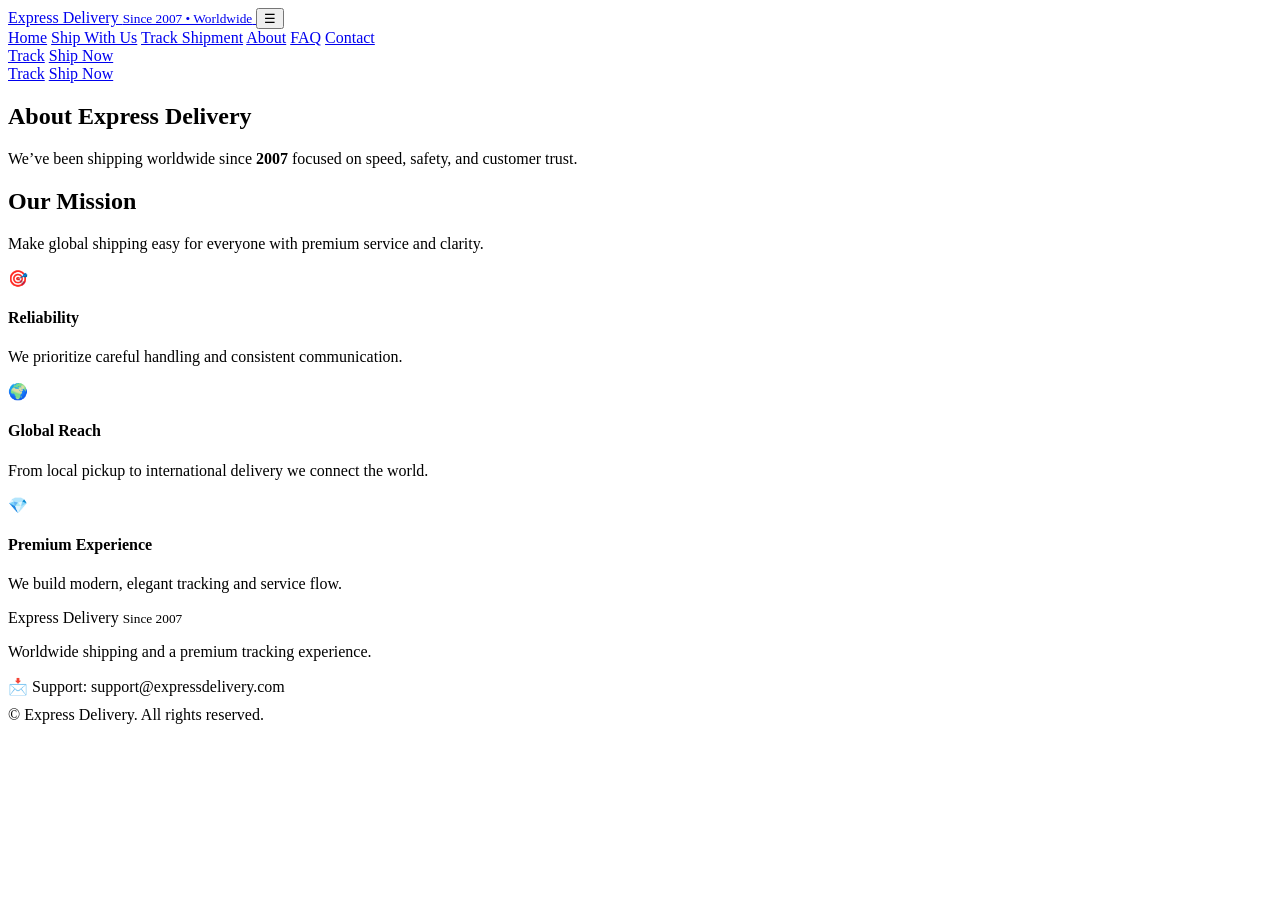
==== about.html @ 86e0e023 "Add files via upload" ====
<!doctype html>
<html lang="en">
<head>
  <meta charset="utf-8" />
  <meta name="viewport" content="width=device-width,initial-scale=1" />
  <title>About Us | Express Delivery</title>
  <link rel="stylesheet" href="assets/css/style.css" />
</head>
<body>

<header class="nav">
  <div class="container nav-inner">
    <a class="brand" href="index.html">
      <div class="logo"></div>
      <span>Express Delivery <small>Since 2007 • Worldwide</small></span>
    </a>

    <button class="menu-btn" type="button" aria-label="Open menu" data-menu-btn>
      ☰
    </button>

    <nav class="nav-links" data-nav>
      <a href="index.html">Home</a>
      <a href="ship.html">Ship With Us</a>
      <a href="track.html">Track Shipment</a>
      <a href="about.html" class="active">About</a>
      <a href="faq.html">FAQ</a>
      <a href="contact.html">Contact</a>

      <div class="nav-mobile-cta">
        <a class="btn ghost" href="track.html">Track</a>
        <a class="btn primary" href="ship.html">Ship Now</a>
      </div>
    </nav>

    <div class="nav-cta nav-cta-desktop">
      <a class="btn ghost" href="track.html">Track</a>
      <a class="btn primary" href="ship.html">Ship Now</a>
    </div>
  </div>
</header>

<main>
  <section class="pagehead">
    <div class="container">
      <h1>About Express Delivery</h1>
      <p>We’ve been shipping worldwide since <b>2007</b> focused on speed, safety, and customer trust.</p>
    </div>
  </section>

  <section class="section">
    <div class="container split">
      <div class="panel">
        <div class="panel-pad">
          <h2>Our Mission</h2>
          <p class="sub">Make global shipping easy for everyone with premium service and clarity.</p>

          <div class="cards" style="grid-template-columns:1fr;gap:12px;">
            <div class="card">
              <div class="icon">🎯</div>
              <h4>Reliability</h4>
              <p>We prioritize careful handling and consistent communication.</p>
            </div>
            <div class="card">
              <div class="icon">🌍</div>
              <h4>Global Reach</h4>
              <p>From local pickup to international delivery we connect the world.</p>
            </div>
            <div class="card">
              <div class="icon">💎</div>
              <h4>Premium Experience</h4>
              <p>We build modern, elegant tracking and service flow.</p>
            </div>
          </div>
        </div>
      </div>

      <div class="panel imgbox" style="background-image:url('assets/img/plane2.jpg')"></div>
    </div>
  </section>
</main>

<footer class="footer">
  <div class="container footer-grid">
    <div>
      <div class="brand"><div class="logo"></div><span>Express Delivery <small>Since 2007</small></span></div>
      <p>Worldwide shipping and a premium tracking experience.</p>
    </div>
    <div>
      <div class="badge">📩 Support: support@expressdelivery.com</div>
      <div class="kicker" style="margin-top:10px;">© <span id="year"></span> Express Delivery. All rights reserved.</div>
    </div>
  </div>
</footer>

<script src="assets/js/main.js"></script>
<script src="assets/js/nav.js"></script>
</body>
</html>
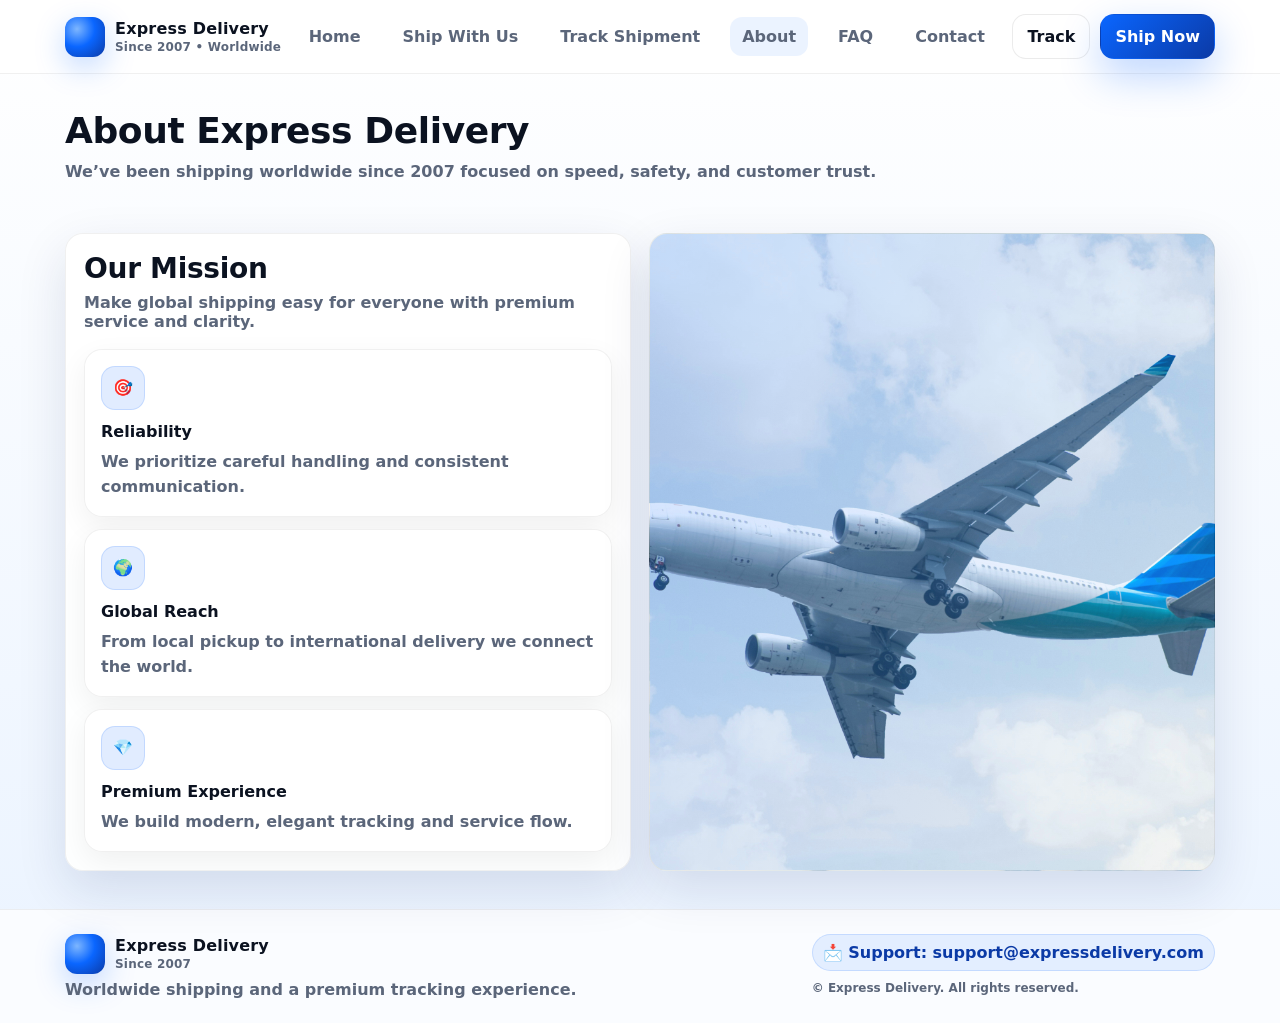
==== commit ac2a001a: "Add files via upload" ====
--- a/about.html
+++ b/about.html
@@ -4,7 +4,7 @@
   <meta charset="utf-8" />
   <meta name="viewport" content="width=device-width,initial-scale=1" />
   <title>About Us | Express Delivery</title>
-  <link rel="stylesheet" href="assets/css/style.css" />
+  <link rel="stylesheet" href="style.css" />
 </head>
 <body>
 
@@ -75,7 +75,7 @@
         </div>
       </div>
 
-      <div class="panel imgbox" style="background-image:url('assets/img/plane2.jpg')"></div>
+      <div class="panel imgbox" style="background-image:url('plane2.jpg')"></div>
     </div>
   </section>
 </main>
@@ -93,7 +93,7 @@
   </div>
 </footer>
 
-<script src="assets/js/main.js"></script>
-<script src="assets/js/nav.js"></script>
+<script src="main.js"></script>
+<script src="nav.js"></script>
 </body>
 </html>
--- a/style.css
+++ b/style.css
@@ -0,0 +1,341 @@
+:root{
+  --blue:#0a66ff;
+  --blue2:#0b3aa6;
+  --sky:#eaf3ff;
+  --ink:#0b1220;
+  --muted:#5b667a;
+  --card:#ffffff;
+  --border:rgba(10,102,255,.14);
+  --shadow: 0 18px 50px rgba(12, 36, 92, .12);
+  --radius:18px;
+}
+
+*{box-sizing:border-box}
+html,body{margin:0;padding:0;font-family:system-ui,-apple-system,Segoe UI,Roboto,Arial,sans-serif;color:var(--ink);background:linear-gradient(180deg,#ffffff 0%, var(--sky) 100%);}
+a{color:inherit;text-decoration:none}
+img{max-width:100%;display:block}
+button,input,textarea{font:inherit}
+.container{width:min(1150px,92vw);margin-inline:auto}
+
+.nav{
+  position:sticky;top:0;z-index:50;
+  backdrop-filter: blur(10px);
+  background:rgba(255,255,255,.8);
+  border-bottom:1px solid rgba(0,0,0,.06);
+}
+.nav-inner{display:flex;align-items:center;justify-content:space-between;padding:14px 0;gap:14px}
+.brand{display:flex;align-items:center;gap:10px;font-weight:800;letter-spacing:.2px}
+.logo{
+  width:40px;height:40px;border-radius:12px;
+  background: radial-gradient(circle at 30% 30%, #7db6ff 0%, var(--blue) 45%, var(--blue2) 100%);
+  box-shadow:0 10px 30px rgba(10,102,255,.25);
+}
+.active {background:rgba(10,102,255,.08); color:var(--blue2)}
+.brand span small{display:block;font-weight:600;color:var(--muted);font-size:12px;margin-top:2px}
+.nav-links{display:flex;gap:18px;align-items:center;flex-wrap:wrap}
+.nav-links a{padding:10px 12px;border-radius:12px;color:var(--muted);font-weight:700}
+.nav-links a:hover{background:rgba(10,102,255,.08);color:var(--blue2)}
+.nav-cta{display:flex;gap:10px;align-items:center}
+.btn{
+  padding:12px 14px;border-radius:14px;border:1px solid transparent;
+  display:inline-flex;align-items:center;gap:10px;
+  font-weight:800;cursor:pointer;transition:.2s;
+}
+.btn.primary{background:linear-gradient(135deg,var(--blue) 0%,var(--blue2) 100%);color:white;box-shadow:0 16px 40px rgba(10,102,255,.28);}
+.btn.primary:hover{transform:translateY(-1px)}
+.btn.ghost{background:white;border:1px solid rgba(0,0,0,.08);color:var(--ink)}
+.btn.ghost:hover{border-color:rgba(10,102,255,.25);transform:translateY(-1px)}
+
+.hero{
+  padding:56px 0 28px;
+}
+.hero-grid{
+  display:grid;grid-template-columns:1.2fr .8fr;gap:28px;align-items:center;
+}
+.pill{
+  display:inline-flex;align-items:center;gap:10px;
+  padding:10px 12px;border-radius:999px;
+  background:rgba(10,102,255,.09);
+  border:1px solid var(--border);
+  color:var(--blue2);font-weight:800;
+}
+.h1{font-size:clamp(32px,4vw,52px);line-height:1.05;margin:14px 0 12px;font-weight:900;letter-spacing:-.8px}
+.lead{color:var(--muted);font-size:clamp(14px,1.6vw,18px);line-height:1.6;margin:0 0 18px}
+.hero-actions{display:flex;gap:12px;flex-wrap:wrap;margin:18px 0 0}
+.metrics{display:flex;gap:14px;flex-wrap:wrap;margin-top:18px}
+.metric{
+  background:rgba(255,255,255,.82);
+  border:1px solid rgba(0,0,0,.06);
+  box-shadow:0 10px 30px rgba(0,0,0,.06);
+  padding:12px 14px;border-radius:16px;min-width:160px;
+}
+.metric b{display:block;font-size:18px}
+.metric span{color:var(--muted);font-weight:700;font-size:12px}
+
+.hero-card{
+  background:linear-gradient(180deg,#ffffff 0%, #f7fbff 100%);
+  border:1px solid rgba(0,0,0,.06);
+  border-radius:var(--radius);
+  box-shadow:var(--shadow);
+  overflow:hidden;
+}
+.hero-card-top{padding:18px 18px 0}
+.hero-card-top h3{margin:0 0 6px;font-size:18px}
+.hero-card-top p{margin:0;color:var(--muted);font-weight:600;font-size:13px;line-height:1.5}
+.slider{
+  position:relative;height:240px;margin-top:14px;background:#eef6ff;
+}
+.slide{
+  position:absolute;inset:0;opacity:0;transform:scale(1.03);
+  transition:.5s ease;
+  background-size:cover;background-position:center;
+}
+.slide.active{opacity:1;transform:scale(1)}
+.slider-controls{
+  display:flex;gap:8px;position:absolute;bottom:12px;left:12px;
+}
+.dot{
+  width:10px;height:10px;border-radius:50%;
+  background:rgba(255,255,255,.6);
+  border:1px solid rgba(255,255,255,.85);
+  cursor:pointer;
+}
+.dot.active{background:white}
+
+.section{padding:38px 0}
+.section h2{margin:0 0 8px;font-size:28px;letter-spacing:-.3px}
+.section p.sub{margin:0 0 18px;color:var(--muted);font-weight:650}
+
+.cards{
+  display:grid;grid-template-columns:repeat(3,1fr);gap:14px;
+}
+.card{
+  background:rgba(255,255,255,.92);
+  border:1px solid rgba(0,0,0,.06);
+  border-radius:var(--radius);
+  padding:16px;
+  box-shadow:0 10px 30px rgba(0,0,0,.06);
+}
+.card h4{margin:0 0 8px}
+.card p{margin:0;color:var(--muted);line-height:1.6;font-weight:600}
+.icon{
+  width:44px;height:44px;border-radius:14px;margin-bottom:12px;
+  background:rgba(10,102,255,.12);
+  border:1px solid var(--border);
+  display:grid;place-items:center;
+  font-weight:900;color:var(--blue2);
+}
+
+.split{
+  display:grid;grid-template-columns:1fr 1fr;gap:18px;align-items:stretch;
+}
+.panel{
+  background:rgba(255,255,255,.92);
+  border:1px solid rgba(0,0,0,.06);
+  border-radius:var(--radius);
+  box-shadow:var(--shadow);
+  overflow:hidden;
+}
+.panel-pad{padding:18px}
+.panel .imgbox{height:100%;min-height:320px;background:#e9f3ff}
+.imgbox{
+  background-size:cover;background-position:center;
+  position:relative;
+}
+.imgbox::after{
+  content:"";
+  position:absolute;inset:0;
+  background:linear-gradient(120deg, rgba(10,102,255,.20), rgba(255,255,255,.05));
+}
+.form{
+  display:grid;gap:12px;
+}
+.label{font-weight:850;font-size:13px}
+.field{
+  width:100%;
+  padding:12px 12px;border-radius:14px;
+  border:1px solid rgba(0,0,0,.10);
+  outline:none;background:white;
+}
+.field:focus{border-color:rgba(10,102,255,.45);box-shadow:0 0 0 4px rgba(10,102,255,.12)}
+.row2{display:grid;grid-template-columns:1fr 1fr;gap:10px}
+
+.notice{
+  padding:14px;border-radius:16px;
+  background:rgba(10,102,255,.08);
+  border:1px solid var(--border);
+  color:var(--blue2);
+  font-weight:750;
+}
+
+.footer{
+  padding:24px 0;
+  border-top:1px solid rgba(0,0,0,.06);
+  background:rgba(255,255,255,.75);
+}
+.footer-grid{display:flex;align-items:flex-start;justify-content:space-between;gap:14px;flex-wrap:wrap}
+.footer p{margin:6px 0 0;color:var(--muted);font-weight:650}
+.badge{display:inline-flex;gap:8px;align-items:center;padding:8px 10px;border-radius:999px;background:rgba(10,102,255,.09);border:1px solid var(--border);font-weight:850;color:var(--blue2)}
+.kicker{color:var(--muted);font-weight:700;font-size:12px}
+
+.pagehead{
+  padding:36px 0 10px;
+}
+.pagehead h1{margin:0 0 8px;font-size:36px;letter-spacing:-.4px}
+.pagehead p{margin:0;color:var(--muted);font-weight:650;line-height:1.6}
+
+.tracking-layout{
+  display:grid;grid-template-columns:1.3fr .7fr;gap:14px;align-items:stretch;
+}
+.mapWrap{
+  background:rgba(255,255,255,.92);
+  border:1px solid rgba(0,0,0,.06);
+  border-radius:var(--radius);
+  box-shadow:var(--shadow);
+  overflow:hidden;
+}
+#map{height:520px;width:100%}
+.side{
+  display:grid;gap:14px;
+}
+.infoCard{
+  background:rgba(255,255,255,.92);
+  border:1px solid rgba(0,0,0,.06);
+  border-radius:var(--radius);
+  padding:14px;
+  box-shadow:0 10px 30px rgba(0,0,0,.06);
+}
+.infoCard h3{margin:0 0 8px;font-size:16px}
+.kv{display:grid;gap:6px}
+.kv div{display:flex;justify-content:space-between;gap:8px;font-weight:700;color:var(--muted)}
+.kv b{color:var(--ink)}
+.timeline{
+  display:grid;gap:10px;margin-top:8px;
+}
+.step{
+  display:flex;gap:10px;align-items:flex-start;
+}
+.bullet{
+  width:12px;height:12px;border-radius:50%;
+  background:var(--blue);
+  box-shadow:0 0 0 6px rgba(10,102,255,.15);
+  margin-top:4px;
+}
+.step small{display:block;color:var(--muted);font-weight:700}
+
+.blinkDot{
+  width:14px;height:14px;border-radius:50%;
+  background:var(--blue);
+  box-shadow:0 0 0 0 rgba(10,102,255,.55);
+  animation:pulse 1.4s infinite;
+  border:2px solid white;
+}
+@keyframes pulse{
+  0%{box-shadow:0 0 0 0 rgba(10,102,255,.55)}
+  70%{box-shadow:0 0 0 14px rgba(10,102,255,0)}
+  100%{box-shadow:0 0 0 0 rgba(10,102,255,0)}
+}
+
+@media (max-width: 900px){
+  .hero-grid{grid-template-columns:1fr}
+  .cards{grid-template-columns:1fr}
+  .split{grid-template-columns:1fr}
+  .tracking-layout{grid-template-columns:1fr}
+  #map{height:420px}
+}
+
+
+/* ===== Mobile Nav Fix ===== */
+.menu-btn{
+  display:none;
+  border:1px solid rgba(0,0,0,.10);
+  background:white;
+  padding:10px 12px;
+  border-radius:12px;
+  font-weight:900;
+  cursor:pointer;
+}
+
+.nav-mobile-cta{display:none; gap:10px; margin-top:10px;}
+
+/* Better small screens */
+@media (max-width: 900px){
+  .nav-inner{gap:10px}
+  .nav-cta-desktop{display:none;}
+  .menu-btn{display:inline-flex; align-items:center; justify-content:center;}
+
+  /* Turn nav into a dropdown panel */
+  .nav-links{
+    position:absolute;
+    left:4vw; right:4vw;
+    top:72px;
+    display:none;
+    flex-direction:column;
+    gap:8px;
+    padding:12px;
+    background:rgba(255,255,255,.96);
+    border:1px solid rgba(0,0,0,.08);
+    border-radius:16px;
+    box-shadow:0 18px 50px rgba(0,0,0,.12);
+  }
+  .nav-links.open{display:flex;}
+
+  .nav-links a{width:100%}
+  .nav-mobile-cta{display:flex; flex-wrap:wrap;}
+}
+
+/* Extra small phones */
+@media (max-width: 480px){
+  .metric{min-width:unset; width:100%}
+  .hero-actions .btn{width:100%; justify-content:center}
+}
+
+.step {
+  display: flex;
+  gap: 12px;
+  margin-bottom: 16px;
+  align-items: flex-start;
+}
+
+.step .bullet {
+  width: 14px;
+  height: 14px;
+  min-width: 14px;
+  border-radius: 50%;
+  margin-top: 4px;
+  background: gray;
+}
+
+.step.passed .bullet {
+  background: green;
+}
+
+.step.current .bullet {
+  background: blue;
+  box-shadow: 0 0 0 6px rgba(0, 102, 255, 0.15);
+}
+
+.step.upcoming .bullet {
+  background: gray;
+}
+
+.step.passed b,
+.step.passed small {
+  color: green;
+}
+
+.step.current b,
+.step.current small {
+  color: blue;
+}
+
+.step.warning b,
+.step.warning small {
+  color: red;
+}
+
+
+.step.upcoming b,
+.step.upcoming small {
+  color: #666;
+}
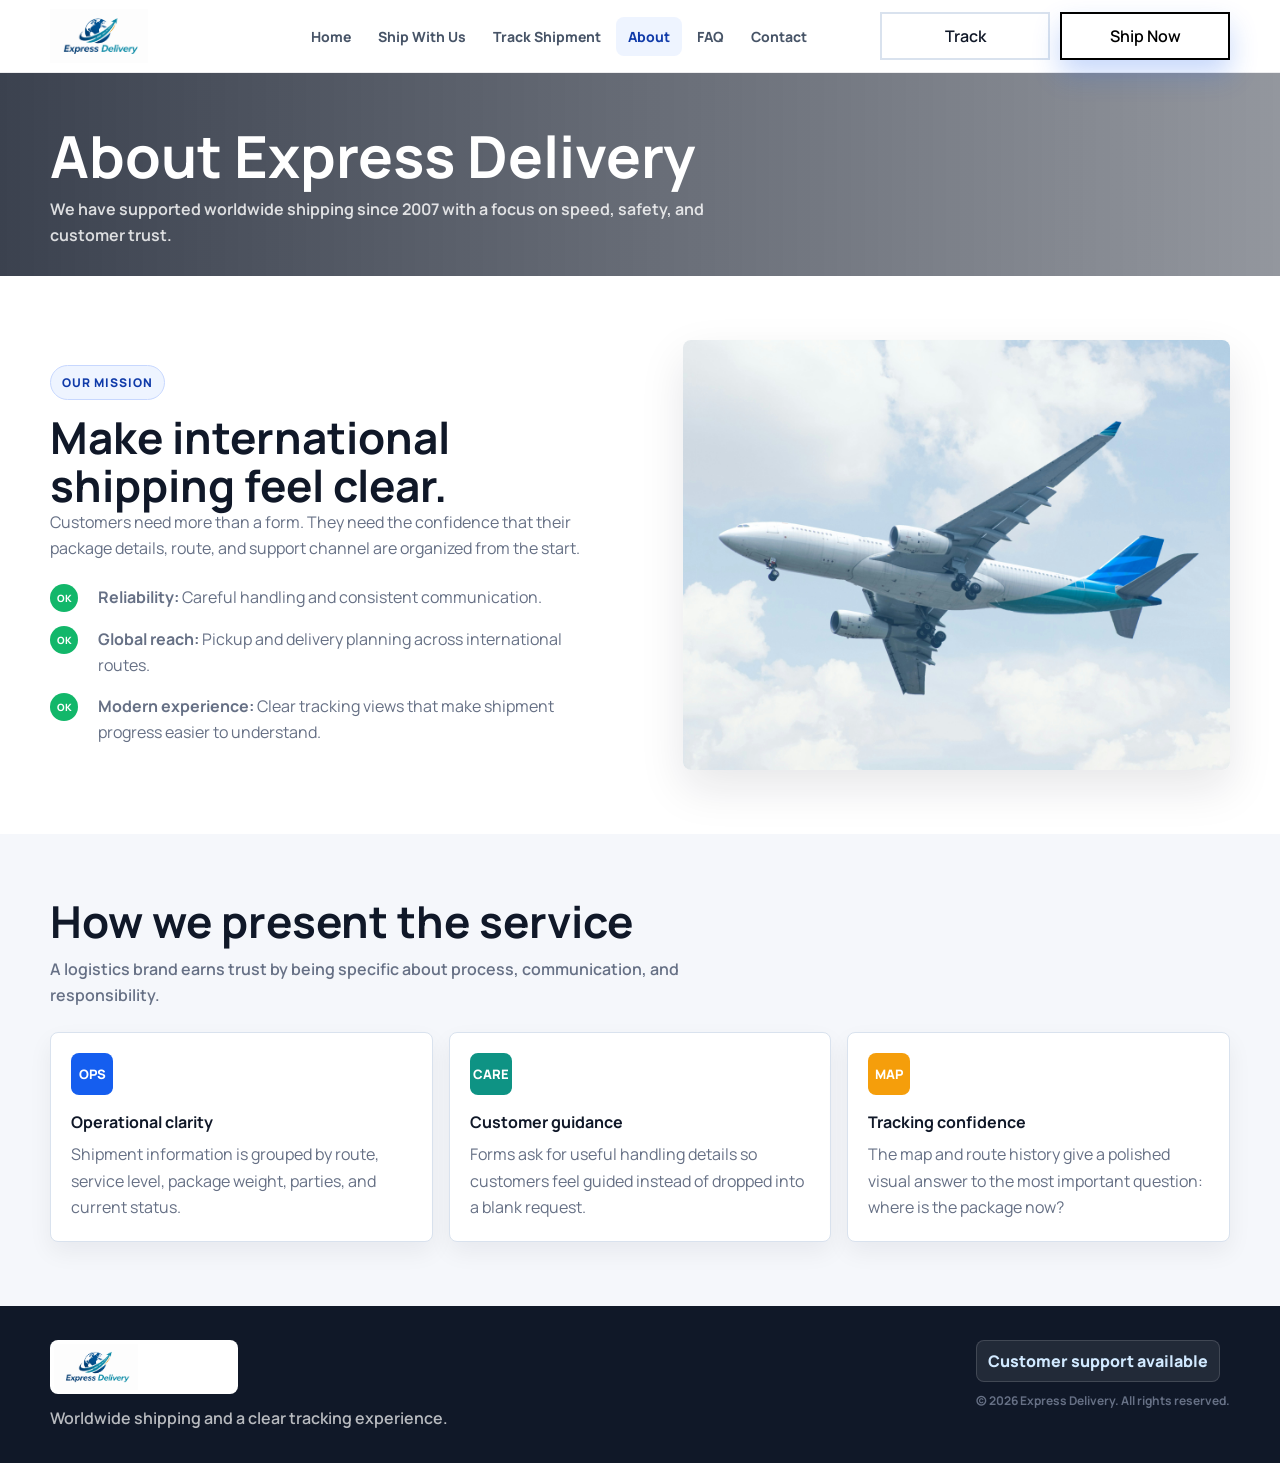
==== commit 9f3ed596: "Add files via upload" ====
--- a/about.html
+++ b/about.html
@@ -4,96 +4,76 @@
   <meta charset="utf-8" />
   <meta name="viewport" content="width=device-width,initial-scale=1" />
   <title>About Us | Express Delivery</title>
+  <link rel="icon" type="image/svg+xml" href="assets/favicon.svg" />
   <link rel="stylesheet" href="style.css" />
 </head>
 <body>
+  <header class="nav">
+    <div class="container nav-inner">
+      <a class="brand" href="index.html"><img class="brand-logo" src="assets/express-delivery-logo.png" alt="Express Delivery logo" /></a>
+      <button class="menu-btn" type="button" aria-label="Open menu" data-menu-btn>&#9776;</button>
+      <nav class="nav-links" data-nav>
+        <a href="index.html">Home</a>
+        <a href="ship.html">Ship With Us</a>
+        <a href="track.html">Track Shipment</a>
+        <a href="about.html" class="active">About</a>
+        <a href="faq.html">FAQ</a>
+        <a href="contact.html">Contact</a>
+        <div class="nav-mobile-cta"><a class="btn ghost" href="track.html">Track</a><a class="btn primary" href="ship.html">Ship Now</a></div>
+      </nav>
+      <div class="nav-cta nav-cta-desktop"><a class="btn ghost" href="track.html">Track</a><a class="btn primary" href="ship.html">Ship Now</a></div>
+    </div>
+  </header>
 
-<header class="nav">
-  <div class="container nav-inner">
-    <a class="brand" href="index.html">
-      <div class="logo"></div>
-      <span>Express Delivery <small>Since 2007 • Worldwide</small></span>
-    </a>
+  <main>
+    <section class="pagehead">
+      <div class="container">
+        <h1>About Express Delivery</h1>
+        <p>We have supported worldwide shipping since 2007 with a focus on speed, safety, and customer trust.</p>
+      </div>
+    </section>
 
-    <button class="menu-btn" type="button" aria-label="Open menu" data-menu-btn>
-      ☰
-    </button>
-
-    <nav class="nav-links" data-nav>
-      <a href="index.html">Home</a>
-      <a href="ship.html">Ship With Us</a>
-      <a href="track.html">Track Shipment</a>
-      <a href="about.html" class="active">About</a>
-      <a href="faq.html">FAQ</a>
-      <a href="contact.html">Contact</a>
-
-      <div class="nav-mobile-cta">
-        <a class="btn ghost" href="track.html">Track</a>
-        <a class="btn primary" href="ship.html">Ship Now</a>
-      </div>
-    </nav>
-
-    <div class="nav-cta nav-cta-desktop">
-      <a class="btn ghost" href="track.html">Track</a>
-      <a class="btn primary" href="ship.html">Ship Now</a>
-    </div>
-  </div>
-</header>
-
-<main>
-  <section class="pagehead">
-    <div class="container">
-      <h1>About Express Delivery</h1>
-      <p>We’ve been shipping worldwide since <b>2007</b> focused on speed, safety, and customer trust.</p>
-    </div>
-  </section>
-
-  <section class="section">
-    <div class="container split">
-      <div class="panel">
-        <div class="panel-pad">
-          <h2>Our Mission</h2>
-          <p class="sub">Make global shipping easy for everyone with premium service and clarity.</p>
-
-          <div class="cards" style="grid-template-columns:1fr;gap:12px;">
-            <div class="card">
-              <div class="icon">🎯</div>
-              <h4>Reliability</h4>
-              <p>We prioritize careful handling and consistent communication.</p>
-            </div>
-            <div class="card">
-              <div class="icon">🌍</div>
-              <h4>Global Reach</h4>
-              <p>From local pickup to international delivery we connect the world.</p>
-            </div>
-            <div class="card">
-              <div class="icon">💎</div>
-              <h4>Premium Experience</h4>
-              <p>We build modern, elegant tracking and service flow.</p>
-            </div>
+    <section class="section">
+      <div class="container feature">
+        <div class="feature-copy">
+          <div class="eyebrow" style="color:var(--blue-dark);background:#eef4ff;border-color:#c7d7fe">Our mission</div>
+          <h2 style="margin-top:14px">Make international shipping feel clear.</h2>
+          <p>Customers need more than a form. They need the confidence that their package details, route, and support channel are organized from the start.</p>
+          <div class="feature-list">
+            <div class="feature-row"><span class="check">OK</span><p><b>Reliability:</b> Careful handling and consistent communication.</p></div>
+            <div class="feature-row"><span class="check">OK</span><p><b>Global reach:</b> Pickup and delivery planning across international routes.</p></div>
+            <div class="feature-row"><span class="check">OK</span><p><b>Modern experience:</b> Clear tracking views that make shipment progress easier to understand.</p></div>
           </div>
         </div>
+        <div class="feature-media" style="background-image:url('plane2.jpg')"></div>
       </div>
+    </section>
 
-      <div class="panel imgbox" style="background-image:url('plane2.jpg')"></div>
+    <section class="section alt">
+      <div class="container">
+        <div class="section-head">
+          <div>
+            <h2>How we present the service</h2>
+            <p class="sub">A logistics brand earns trust by being specific about process, communication, and responsibility.</p>
+          </div>
+        </div>
+        <div class="cards">
+          <article class="card"><div class="icon">OPS</div><h4>Operational clarity</h4><p>Shipment information is grouped by route, service level, package weight, parties, and current status.</p></article>
+          <article class="card"><div class="icon" style="background:var(--teal)">CARE</div><h4>Customer guidance</h4><p>Forms ask for useful handling details so customers feel guided instead of dropped into a blank request.</p></article>
+          <article class="card"><div class="icon" style="background:var(--gold)">MAP</div><h4>Tracking confidence</h4><p>The map and route history give a polished visual answer to the most important question: where is the package now?</p></article>
+        </div>
+      </div>
+    </section>
+  </main>
+
+  <footer class="footer">
+    <div class="container footer-grid">
+      <div><div class="brand"><img class="brand-logo" src="assets/express-delivery-logo.png" alt="Express Delivery logo" /></div><p>Worldwide shipping and a clear tracking experience.</p></div>
+      <div><div class="badge">Customer support available</div><div class="kicker" style="margin-top:10px;">&copy; <span id="year"></span> Express Delivery. All rights reserved.</div></div>
     </div>
-  </section>
-</main>
+  </footer>
 
-<footer class="footer">
-  <div class="container footer-grid">
-    <div>
-      <div class="brand"><div class="logo"></div><span>Express Delivery <small>Since 2007</small></span></div>
-      <p>Worldwide shipping and a premium tracking experience.</p>
-    </div>
-    <div>
-      <div class="badge">📩 Support: support@expressdelivery.com</div>
-      <div class="kicker" style="margin-top:10px;">© <span id="year"></span> Express Delivery. All rights reserved.</div>
-    </div>
-  </div>
-</footer>
-
-<script src="main.js"></script>
-<script src="nav.js"></script>
+  <script src="main.js"></script>
+  <script src="nav.js"></script>
 </body>
 </html>
--- a/style.css
+++ b/style.css
@@ -1,341 +1,1473 @@
-:root{
-  --blue:#0a66ff;
-  --blue2:#0b3aa6;
-  --sky:#eaf3ff;
-  --ink:#0b1220;
-  --muted:#5b667a;
-  --card:#ffffff;
-  --border:rgba(10,102,255,.14);
-  --shadow: 0 18px 50px rgba(12, 36, 92, .12);
-  --radius:18px;
-}
-
-*{box-sizing:border-box}
-html,body{margin:0;padding:0;font-family:system-ui,-apple-system,Segoe UI,Roboto,Arial,sans-serif;color:var(--ink);background:linear-gradient(180deg,#ffffff 0%, var(--sky) 100%);}
-a{color:inherit;text-decoration:none}
-img{max-width:100%;display:block}
-button,input,textarea{font:inherit}
-.container{width:min(1150px,92vw);margin-inline:auto}
-
-.nav{
-  position:sticky;top:0;z-index:50;
+@import url("https://fonts.googleapis.com/css2?family=Manrope:wght@400;500;600;700;800;900&display=swap");
+
+:root {
+  --ink: #101828;
+  --muted: #667085;
+  --soft: #f5f7fb;
+  --surface: #ffffff;
+  --line: #d9e2ee;
+  --blue: #155eef;
+  --blue-dark: #0f3aa9;
+  --teal: #0e9384;
+  --gold: #f59e0b;
+  --green: #12b76a;
+  --red: #d92d20;
+  --shadow: 0 18px 45px rgba(16, 24, 40, 0.1);
+  --radius: 8px;
+}
+
+*,
+*::before,
+*::after {
+  box-sizing: border-box;
+}
+
+html {
+  scroll-behavior: smooth;
+}
+
+body {
+  margin: 0;
+  font-family: "Manrope", ui-sans-serif, system-ui, -apple-system, BlinkMacSystemFont, "Segoe UI", Arial, sans-serif;
+  color: var(--ink);
+  background: #fff;
+  animation: fadeIn .45s ease both;
+  overflow-x: hidden;
+}
+
+a {
+  color: inherit;
+  text-decoration: none;
+}
+
+img {
+  display: block;
+  max-width: 100%;
+}
+
+button,
+input,
+textarea,
+select {
+  font: inherit;
+}
+
+.container {
+  width: min(1180px, calc(100% - 32px));
+  margin-inline: auto;
+}
+
+.nav {
+  position: sticky;
+  top: 0;
+  z-index: 50;
+  background: rgba(255, 255, 255, 0.94);
+  border-bottom: 1px solid rgba(16, 24, 40, 0.08);
+  backdrop-filter: blur(14px);
+  overflow: visible;
+}
+
+.nav-inner {
+  min-height: 72px;
+  display: flex;
+  align-items: center;
+  justify-content: space-between;
+  gap: 18px;
+  position: relative;
+}
+
+.brand {
+  display: inline-flex;
+  align-items: center;
+  gap: 11px;
+  font-weight: 850;
+  min-width: 0;
+  flex: 0 1 auto;
+}
+
+.brand-logo {
+  width: clamp(142px, 18vw, 188px);
+  height: 54px;
+  object-fit: contain;
+  object-position: left center;
+}
+
+.footer .brand-logo {
+  padding: 4px;
+  border-radius: var(--radius);
+  background: #fff;
+}
+
+.logo {
+  width: 42px;
+  height: 42px;
+  border-radius: var(--radius);
+  background:
+    linear-gradient(135deg, rgba(255,255,255,.85) 0 18%, transparent 18% 100%),
+    linear-gradient(135deg, var(--blue) 0%, var(--teal) 100%);
+  box-shadow: 0 12px 26px rgba(21, 94, 239, 0.23);
+}
+
+.brand small {
+  display: block;
+  margin-top: 2px;
+  color: var(--muted);
+  font-size: 12px;
+  font-weight: 700;
+}
+
+.nav-links {
+  display: flex;
+  align-items: center;
+  gap: 3px;
+}
+
+.nav-links a {
+  padding: 10px 12px;
+  border-radius: var(--radius);
+  color: #475467;
+  font-size: 14px;
+  font-weight: 750;
+}
+
+.nav-links a:hover,
+.nav-links a.active {
+  color: var(--blue-dark);
+  background: #eef4ff;
+}
+
+.nav-cta,
+.nav-mobile-cta {
+  display: flex;
+  align-items: center;
+  gap: 10px;
+}
+
+.nav-mobile-cta,
+.menu-btn {
+  display: none;
+}
+
+.btn {
+  align-items: center;
+  background-color: #fff;
+  border: 2px solid #000;
+  box-sizing: border-box;
+  color: #000;
+  cursor: pointer;
+  display: inline-flex;
+  fill: #000;
+  font-family: "Manrope", Inter, sans-serif;
+  font-size: 16px;
+  font-weight: 600;
+  height: 48px;
+  align-items: center;
+  justify-content: center;
+  letter-spacing: 0;
+  line-height: 24px;
+  min-width: 140px;
+  outline: 0;
+  padding: 0 17px;
+  text-align: center;
+  text-decoration: none;
+  transition: all .3s;
+  user-select: none;
+  -webkit-user-select: none;
+  touch-action: manipulation;
+}
+
+.btn:focus {
+  color: #171e29;
+}
+
+.btn:hover,
+.btn:active {
+  border-color: #06f;
+  color: #06f;
+  fill: #06f;
+  transform: translateY(-1px);
+}
+
+.btn:disabled {
+  cursor: wait;
+  opacity: .72;
+}
+
+.btn.primary {
+  color: #000;
+  background: #fff;
+  box-shadow: 0 14px 28px rgba(21, 94, 239, .24);
+}
+
+.btn.ghost {
+  color: var(--ink);
+  background: #fff;
+  border-color: var(--line);
+}
+
+.btn.block {
+  width: 100%;
+}
+
+.hero {
+  min-height: calc(100vh - 72px);
+  display: flex;
+  align-items: center;
+  padding: 44px 0;
+  color: #fff;
+  background:
+    linear-gradient(90deg, rgba(5, 13, 31, .86) 0%, rgba(8, 28, 60, .68) 45%, rgba(8, 28, 60, .24) 100%),
+    url("plane1.jpg") center / cover;
+}
+
+.hero .eyebrow,
+.hero .h1,
+.hero .lead,
+.hero .hero-actions,
+.hero-panel {
+  animation: riseIn .7s ease both;
+}
+
+.hero .h1 { animation-delay: .08s; }
+.hero .lead { animation-delay: .16s; }
+.hero .hero-actions { animation-delay: .24s; }
+.hero-panel { animation-delay: .18s; }
+
+.hero-grid {
+  display: grid;
+  grid-template-columns: minmax(0, 1fr) 390px;
+  gap: 36px;
+  align-items: end;
+}
+
+.eyebrow,
+.pill {
+  display: inline-flex;
+  align-items: center;
+  gap: 8px;
+  width: fit-content;
+  padding: 8px 11px;
+  border: 1px solid rgba(255, 255, 255, .24);
+  border-radius: 999px;
+  color: #eaf2ff;
+  background: rgba(255, 255, 255, .12);
+  font-size: 12px;
+  font-weight: 850;
+  text-transform: uppercase;
+  letter-spacing: .08em;
+}
+
+.h1 {
+  max-width: 780px;
+  margin: 16px 0 14px;
+  font-size: clamp(42px, 7vw, 82px);
+  line-height: .96;
+  font-weight: 900;
+}
+
+.lead {
+  max-width: 670px;
+  margin: 0;
+  color: rgba(255, 255, 255, .84);
+  font-size: clamp(16px, 2vw, 20px);
+  line-height: 1.65;
+}
+
+.hero-actions,
+.actions {
+  display: flex;
+  flex-wrap: wrap;
+  gap: 12px;
+  margin-top: 24px;
+}
+
+.hero .btn.ghost {
+  color: #fff;
+  background: rgba(255, 255, 255, .12);
+  border-color: rgba(255, 255, 255, .38);
+}
+
+.hero .btn.ghost:hover,
+.hero .btn.ghost:active {
+  color: #fff;
+  border-color: #fff;
+  fill: #fff;
+}
+
+.hero-panel {
+  color: var(--ink);
+  background: rgba(255, 255, 255, .96);
+  border: 1px solid rgba(255,255,255,.35);
+  border-radius: var(--radius);
+  overflow: hidden;
+  box-shadow: var(--shadow);
+}
+
+.hero-panel-header {
+  padding: 18px;
+  border-bottom: 1px solid var(--line);
+}
+
+.hero-panel-header h3,
+.section h2,
+.pagehead h1 {
+  margin: 0;
+}
+
+.hero-panel-header p {
+  margin: 6px 0 0;
+  color: var(--muted);
+  line-height: 1.5;
+}
+
+.slider {
+  position: relative;
+  height: 250px;
+  background: #eaf0f7;
+}
+
+.slide {
+  position: absolute;
+  inset: 0;
+  opacity: 0;
+  transform: scale(1.03);
+  transition: opacity .55s ease, transform .55s ease;
+  background-position: center;
+  background-size: cover;
+}
+
+.slide.active {
+  opacity: 1;
+  transform: scale(1);
+}
+
+.slider-controls {
+  position: absolute;
+  left: 14px;
+  bottom: 14px;
+  display: flex;
+  gap: 8px;
+}
+
+.dot {
+  width: 30px;
+  height: 4px;
+  padding: 0;
+  border: 0;
+  border-radius: 999px;
+  background: rgba(255,255,255,.55);
+  cursor: pointer;
+}
+
+.dot.active {
+  background: #fff;
+}
+
+.metrics {
+  display: grid;
+  grid-template-columns: repeat(3, minmax(0, 1fr));
+  gap: 1px;
+  background: var(--line);
+}
+
+.metric {
+  padding: 16px;
+  background: #fff;
+}
+
+.metric b {
+  display: block;
+  font-size: 20px;
+}
+
+.metric span,
+.sub,
+.card p,
+.feature-copy p,
+.pagehead p,
+.footer p,
+.kicker {
+  color: var(--muted);
+}
+
+.metric span {
+  display: block;
+  margin-top: 3px;
+  font-size: 12px;
+  font-weight: 750;
+}
+
+.section {
+  padding: 64px 0;
+}
+
+.reveal {
+  opacity: 0;
+  transform: translateY(22px);
+  transition: opacity .7s ease, transform .7s ease;
+}
+
+.reveal.is-visible {
+  opacity: 1;
+  transform: translateY(0);
+}
+
+.section.alt {
+  background: var(--soft);
+}
+
+.section-head {
+  display: flex;
+  align-items: end;
+  justify-content: space-between;
+  gap: 24px;
+  margin-bottom: 24px;
+}
+
+.section h2 {
+  font-size: clamp(28px, 3.5vw, 44px);
+  line-height: 1.08;
+}
+
+.sub {
+  margin: 10px 0 0;
+  max-width: 650px;
+  line-height: 1.65;
+  font-weight: 600;
+}
+
+.cards {
+  display: grid;
+  grid-template-columns: repeat(3, minmax(0, 1fr));
+  gap: 16px;
+}
+
+.service-band {
+  display: grid;
+  grid-template-columns: repeat(4, minmax(0, 1fr));
+  gap: 1px;
+  overflow: hidden;
+  border: 1px solid var(--line);
+  border-radius: var(--radius);
+  background: var(--line);
+}
+
+.service-cell {
+  padding: 22px;
+  background: #fff;
+}
+
+.service-cell strong {
+  display: block;
+  margin-bottom: 6px;
+  font-size: 15px;
+}
+
+.service-cell span {
+  color: var(--muted);
+  line-height: 1.55;
+  font-weight: 600;
+}
+
+.trust-grid {
+  display: grid;
+  grid-template-columns: repeat(4, minmax(0, 1fr));
+  gap: 16px;
+}
+
+.trust-item {
+  padding: 18px;
+  border-left: 3px solid var(--blue);
+  background: #fff;
+}
+
+.trust-item b {
+  display: block;
+  margin-bottom: 5px;
+}
+
+.card,
+.panel,
+.infoCard,
+.faq-item {
+  background: var(--surface);
+  border: 1px solid var(--line);
+  border-radius: var(--radius);
+  box-shadow: 0 10px 24px rgba(16, 24, 40, .06);
+}
+
+.card {
+  padding: 20px;
+  transition: transform .22s ease, box-shadow .22s ease, border-color .22s ease;
+}
+
+.card:hover,
+.faq-item:hover,
+.infoCard:hover {
+  transform: translateY(-3px);
+  border-color: rgba(21, 94, 239, .28);
+  box-shadow: 0 18px 36px rgba(16, 24, 40, .1);
+}
+
+.card h4,
+.feature-copy h3,
+.infoCard h3,
+.faq-item h3 {
+  margin: 0 0 8px;
+}
+
+.card p,
+.feature-copy p,
+.faq-item p {
+  margin: 0;
+  line-height: 1.65;
+}
+
+.icon {
+  width: 42px;
+  height: 42px;
+  display: grid;
+  place-items: center;
+  margin-bottom: 16px;
+  border-radius: var(--radius);
+  color: #fff;
+  background: var(--blue);
+  font-size: 13px;
+  font-weight: 900;
+}
+
+.feature {
+  display: grid;
+  grid-template-columns: 1.05fr .95fr;
+  gap: 28px;
+  align-items: center;
+}
+
+.feature-media,
+.imgbox {
+  min-height: 430px;
+  border-radius: var(--radius);
+  background-position: center;
+  background-size: cover;
+  box-shadow: var(--shadow);
+}
+
+.feature-copy {
+  max-width: 560px;
+}
+
+.feature-list {
+  display: grid;
+  gap: 14px;
+  margin-top: 22px;
+}
+
+.feature-row {
+  display: grid;
+  grid-template-columns: 36px 1fr;
+  gap: 12px;
+  align-items: start;
+}
+
+.check {
+  width: 28px;
+  height: 28px;
+  display: grid;
+  place-items: center;
+  border-radius: 50%;
+  color: #fff;
+  background: var(--green);
+  font-size: 10px;
+  font-weight: 900;
+}
+
+.split {
+  display: grid;
+  grid-template-columns: .95fr 1.05fr;
+  gap: 24px;
+  align-items: stretch;
+}
+
+.mini-list {
+  display: grid;
+  gap: 10px;
+  margin: 18px 0 0;
+  padding: 0;
+  list-style: none;
+}
+
+.mini-list li {
+  display: flex;
+  gap: 10px;
+  align-items: start;
+  color: var(--muted);
+  font-weight: 650;
+  line-height: 1.5;
+}
+
+.mini-list li::before {
+  content: "";
+  width: 8px;
+  height: 8px;
+  margin-top: 8px;
+  border-radius: 50%;
+  background: var(--teal);
+  flex: 0 0 auto;
+}
+
+.panel {
+  overflow: hidden;
+}
+
+.panel-pad {
+  padding: clamp(20px, 4vw, 34px);
+}
+
+.form {
+  display: grid;
+  gap: 16px;
+}
+
+.row2 {
+  display: grid;
+  grid-template-columns: repeat(2, minmax(0, 1fr));
+  gap: 14px;
+}
+
+.label {
+  margin-bottom: 7px;
+  color: #344054;
+  font-size: 13px;
+  font-weight: 850;
+}
+
+.field {
+  width: 100%;
+  min-height: 46px;
+  padding: 12px 13px;
+  color: var(--ink);
+  background: #fff;
+  border: 1px solid #cfd8e6;
+  border-radius: var(--radius);
+  outline: none;
+}
+
+.field:focus {
+  border-color: var(--blue);
+  box-shadow: 0 0 0 4px rgba(21, 94, 239, .12);
+}
+
+.visual-upload input {
+  position: absolute;
+  width: 1px;
+  height: 1px;
+  opacity: 0;
+  pointer-events: none;
+}
+
+.visual-upload-box {
+  display: grid;
+  gap: 6px;
+  width: 100%;
+  padding: 15px;
+  border: 1px dashed #9eb3d0;
+  border-radius: var(--radius);
+  background: #f8fbff;
+  cursor: pointer;
+  transition: border-color .2s ease, background .2s ease, transform .2s ease;
+}
+
+.visual-upload-box:hover {
+  border-color: var(--blue);
+  background: #eef4ff;
+  transform: translateY(-1px);
+}
+
+.visual-upload-title {
+  color: var(--ink);
+  font-weight: 850;
+}
+
+.visual-upload-text {
+  color: var(--muted);
+  font-size: 13px;
+  font-weight: 650;
+  line-height: 1.45;
+}
+
+.visual-upload.has-file .visual-upload-box {
+  border-style: solid;
+  border-color: rgba(18, 183, 106, .45);
+  background: rgba(18, 183, 106, .08);
+}
+
+.notice,
+.badge,
+.track-alert {
+  border-radius: var(--radius);
+  font-weight: 800;
+}
+
+.notice {
+  padding: 14px;
+  color: var(--blue-dark);
+  background: #eef4ff;
+  border: 1px solid #c7d7fe;
+}
+
+.pagehead {
+  padding: 54px 0 28px;
+  background:
+    linear-gradient(90deg, rgba(16,24,40,.82), rgba(16,24,40,.45)),
+    url("warehouse.jpg") center / cover;
+  color: #fff;
+}
+
+.pagehead h1 {
+  font-size: clamp(34px, 5vw, 58px);
+  line-height: 1;
+}
+
+.pagehead p {
+  max-width: 690px;
+  color: rgba(255,255,255,.82);
+  margin: 12px 0 0;
+  line-height: 1.6;
+  font-weight: 650;
+}
+
+.faq-list {
+  display: grid;
+  gap: 12px;
+  max-width: 900px;
+}
+
+.faq-item {
+  padding: 22px;
+}
+
+.tracking-layout {
+  display: grid;
+  grid-template-columns: minmax(0, 1.2fr) minmax(310px, .8fr);
+  gap: 16px;
+  align-items: start;
+  min-width: 0;
+}
+
+.tracking-page {
+  background:
+    radial-gradient(circle at top left, rgba(21,94,239,.08), transparent 34%),
+    linear-gradient(180deg, #f8fbff 0%, #ffffff 45%);
+}
+
+.tracking-hero {
+  padding: 24px 0 10px;
+}
+
+.tracking-status {
+  display: grid;
+  grid-template-columns: minmax(0, 1fr);
+  gap: 18px;
+  align-items: center;
+  padding: 18px;
+  border: 1px solid rgba(255,255,255,.24);
+  border-radius: var(--radius);
+  color: #fff;
+  background:
+    linear-gradient(135deg, rgba(15,58,169,.96), rgba(14,147,132,.9)),
+    url("track2.jpg") center / cover;
+  box-shadow: var(--shadow);
+}
+
+.tracking-status h1 {
+  margin: 8px 0 6px;
+  font-size: clamp(28px, 4vw, 42px);
+  line-height: 1;
+}
+
+.tracking-status p {
+  max-width: 560px;
+  margin: 0;
+  color: rgba(255,255,255,.82);
+  line-height: 1.45;
+}
+
+.status-chip {
+  display: inline-flex;
+  width: fit-content;
+  padding: 8px 11px;
+  border-radius: 999px;
+  color: #fff;
+  background: rgba(255,255,255,.16);
+  border: 1px solid rgba(255,255,255,.24);
+  font-size: 12px;
+  font-weight: 850;
+  text-transform: uppercase;
+  letter-spacing: .08em;
+}
+
+.tracking-score {
+  min-width: 180px;
+  padding: 18px;
+  border: 1px solid rgba(255,255,255,.24);
+  border-radius: var(--radius);
+  background: rgba(255,255,255,.14);
   backdrop-filter: blur(10px);
-  background:rgba(255,255,255,.8);
-  border-bottom:1px solid rgba(0,0,0,.06);
-}
-.nav-inner{display:flex;align-items:center;justify-content:space-between;padding:14px 0;gap:14px}
-.brand{display:flex;align-items:center;gap:10px;font-weight:800;letter-spacing:.2px}
-.logo{
-  width:40px;height:40px;border-radius:12px;
-  background: radial-gradient(circle at 30% 30%, #7db6ff 0%, var(--blue) 45%, var(--blue2) 100%);
-  box-shadow:0 10px 30px rgba(10,102,255,.25);
-}
-.active {background:rgba(10,102,255,.08); color:var(--blue2)}
-.brand span small{display:block;font-weight:600;color:var(--muted);font-size:12px;margin-top:2px}
-.nav-links{display:flex;gap:18px;align-items:center;flex-wrap:wrap}
-.nav-links a{padding:10px 12px;border-radius:12px;color:var(--muted);font-weight:700}
-.nav-links a:hover{background:rgba(10,102,255,.08);color:var(--blue2)}
-.nav-cta{display:flex;gap:10px;align-items:center}
-.btn{
-  padding:12px 14px;border-radius:14px;border:1px solid transparent;
-  display:inline-flex;align-items:center;gap:10px;
-  font-weight:800;cursor:pointer;transition:.2s;
-}
-.btn.primary{background:linear-gradient(135deg,var(--blue) 0%,var(--blue2) 100%);color:white;box-shadow:0 16px 40px rgba(10,102,255,.28);}
-.btn.primary:hover{transform:translateY(-1px)}
-.btn.ghost{background:white;border:1px solid rgba(0,0,0,.08);color:var(--ink)}
-.btn.ghost:hover{border-color:rgba(10,102,255,.25);transform:translateY(-1px)}
-
-.hero{
-  padding:56px 0 28px;
-}
-.hero-grid{
-  display:grid;grid-template-columns:1.2fr .8fr;gap:28px;align-items:center;
-}
-.pill{
-  display:inline-flex;align-items:center;gap:10px;
-  padding:10px 12px;border-radius:999px;
-  background:rgba(10,102,255,.09);
-  border:1px solid var(--border);
-  color:var(--blue2);font-weight:800;
-}
-.h1{font-size:clamp(32px,4vw,52px);line-height:1.05;margin:14px 0 12px;font-weight:900;letter-spacing:-.8px}
-.lead{color:var(--muted);font-size:clamp(14px,1.6vw,18px);line-height:1.6;margin:0 0 18px}
-.hero-actions{display:flex;gap:12px;flex-wrap:wrap;margin:18px 0 0}
-.metrics{display:flex;gap:14px;flex-wrap:wrap;margin-top:18px}
-.metric{
-  background:rgba(255,255,255,.82);
-  border:1px solid rgba(0,0,0,.06);
-  box-shadow:0 10px 30px rgba(0,0,0,.06);
-  padding:12px 14px;border-radius:16px;min-width:160px;
-}
-.metric b{display:block;font-size:18px}
-.metric span{color:var(--muted);font-weight:700;font-size:12px}
-
-.hero-card{
-  background:linear-gradient(180deg,#ffffff 0%, #f7fbff 100%);
-  border:1px solid rgba(0,0,0,.06);
-  border-radius:var(--radius);
-  box-shadow:var(--shadow);
-  overflow:hidden;
-}
-.hero-card-top{padding:18px 18px 0}
-.hero-card-top h3{margin:0 0 6px;font-size:18px}
-.hero-card-top p{margin:0;color:var(--muted);font-weight:600;font-size:13px;line-height:1.5}
-.slider{
-  position:relative;height:240px;margin-top:14px;background:#eef6ff;
-}
-.slide{
-  position:absolute;inset:0;opacity:0;transform:scale(1.03);
-  transition:.5s ease;
-  background-size:cover;background-position:center;
-}
-.slide.active{opacity:1;transform:scale(1)}
-.slider-controls{
-  display:flex;gap:8px;position:absolute;bottom:12px;left:12px;
-}
-.dot{
-  width:10px;height:10px;border-radius:50%;
-  background:rgba(255,255,255,.6);
-  border:1px solid rgba(255,255,255,.85);
-  cursor:pointer;
-}
-.dot.active{background:white}
-
-.section{padding:38px 0}
-.section h2{margin:0 0 8px;font-size:28px;letter-spacing:-.3px}
-.section p.sub{margin:0 0 18px;color:var(--muted);font-weight:650}
-
-.cards{
-  display:grid;grid-template-columns:repeat(3,1fr);gap:14px;
-}
-.card{
-  background:rgba(255,255,255,.92);
-  border:1px solid rgba(0,0,0,.06);
-  border-radius:var(--radius);
-  padding:16px;
-  box-shadow:0 10px 30px rgba(0,0,0,.06);
-}
-.card h4{margin:0 0 8px}
-.card p{margin:0;color:var(--muted);line-height:1.6;font-weight:600}
-.icon{
-  width:44px;height:44px;border-radius:14px;margin-bottom:12px;
-  background:rgba(10,102,255,.12);
-  border:1px solid var(--border);
-  display:grid;place-items:center;
-  font-weight:900;color:var(--blue2);
-}
-
-.split{
-  display:grid;grid-template-columns:1fr 1fr;gap:18px;align-items:stretch;
-}
-.panel{
-  background:rgba(255,255,255,.92);
-  border:1px solid rgba(0,0,0,.06);
-  border-radius:var(--radius);
-  box-shadow:var(--shadow);
-  overflow:hidden;
-}
-.panel-pad{padding:18px}
-.panel .imgbox{height:100%;min-height:320px;background:#e9f3ff}
-.imgbox{
-  background-size:cover;background-position:center;
-  position:relative;
-}
-.imgbox::after{
-  content:"";
-  position:absolute;inset:0;
-  background:linear-gradient(120deg, rgba(10,102,255,.20), rgba(255,255,255,.05));
-}
-.form{
-  display:grid;gap:12px;
-}
-.label{font-weight:850;font-size:13px}
-.field{
-  width:100%;
-  padding:12px 12px;border-radius:14px;
-  border:1px solid rgba(0,0,0,.10);
-  outline:none;background:white;
-}
-.field:focus{border-color:rgba(10,102,255,.45);box-shadow:0 0 0 4px rgba(10,102,255,.12)}
-.row2{display:grid;grid-template-columns:1fr 1fr;gap:10px}
-
-.notice{
-  padding:14px;border-radius:16px;
-  background:rgba(10,102,255,.08);
-  border:1px solid var(--border);
-  color:var(--blue2);
-  font-weight:750;
-}
-
-.footer{
-  padding:24px 0;
-  border-top:1px solid rgba(0,0,0,.06);
-  background:rgba(255,255,255,.75);
-}
-.footer-grid{display:flex;align-items:flex-start;justify-content:space-between;gap:14px;flex-wrap:wrap}
-.footer p{margin:6px 0 0;color:var(--muted);font-weight:650}
-.badge{display:inline-flex;gap:8px;align-items:center;padding:8px 10px;border-radius:999px;background:rgba(10,102,255,.09);border:1px solid var(--border);font-weight:850;color:var(--blue2)}
-.kicker{color:var(--muted);font-weight:700;font-size:12px}
-
-.pagehead{
-  padding:36px 0 10px;
-}
-.pagehead h1{margin:0 0 8px;font-size:36px;letter-spacing:-.4px}
-.pagehead p{margin:0;color:var(--muted);font-weight:650;line-height:1.6}
-
-.tracking-layout{
-  display:grid;grid-template-columns:1.3fr .7fr;gap:14px;align-items:stretch;
-}
-.mapWrap{
-  background:rgba(255,255,255,.92);
-  border:1px solid rgba(0,0,0,.06);
-  border-radius:var(--radius);
-  box-shadow:var(--shadow);
-  overflow:hidden;
-}
-#map{height:520px;width:100%}
-.side{
-  display:grid;gap:14px;
-}
-.infoCard{
-  background:rgba(255,255,255,.92);
-  border:1px solid rgba(0,0,0,.06);
-  border-radius:var(--radius);
-  padding:14px;
-  box-shadow:0 10px 30px rgba(0,0,0,.06);
-}
-.infoCard h3{margin:0 0 8px;font-size:16px}
-.kv{display:grid;gap:6px}
-.kv div{display:flex;justify-content:space-between;gap:8px;font-weight:700;color:var(--muted)}
-.kv b{color:var(--ink)}
-.timeline{
-  display:grid;gap:10px;margin-top:8px;
-}
-.step{
-  display:flex;gap:10px;align-items:flex-start;
-}
-.bullet{
-  width:12px;height:12px;border-radius:50%;
-  background:var(--blue);
-  box-shadow:0 0 0 6px rgba(10,102,255,.15);
-  margin-top:4px;
-}
-.step small{display:block;color:var(--muted);font-weight:700}
-
-.blinkDot{
-  width:14px;height:14px;border-radius:50%;
-  background:var(--blue);
-  box-shadow:0 0 0 0 rgba(10,102,255,.55);
-  animation:pulse 1.4s infinite;
-  border:2px solid white;
-}
-@keyframes pulse{
-  0%{box-shadow:0 0 0 0 rgba(10,102,255,.55)}
-  70%{box-shadow:0 0 0 14px rgba(10,102,255,0)}
-  100%{box-shadow:0 0 0 0 rgba(10,102,255,0)}
-}
-
-@media (max-width: 900px){
-  .hero-grid{grid-template-columns:1fr}
-  .cards{grid-template-columns:1fr}
-  .split{grid-template-columns:1fr}
-  .tracking-layout{grid-template-columns:1fr}
-  #map{height:420px}
-}
-
-
-/* ===== Mobile Nav Fix ===== */
-.menu-btn{
-  display:none;
-  border:1px solid rgba(0,0,0,.10);
-  background:white;
-  padding:10px 12px;
-  border-radius:12px;
-  font-weight:900;
-  cursor:pointer;
-}
-
-.nav-mobile-cta{display:none; gap:10px; margin-top:10px;}
-
-/* Better small screens */
-@media (max-width: 900px){
-  .nav-inner{gap:10px}
-  .nav-cta-desktop{display:none;}
-  .menu-btn{display:inline-flex; align-items:center; justify-content:center;}
-
-  /* Turn nav into a dropdown panel */
-  .nav-links{
-    position:absolute;
-    left:4vw; right:4vw;
-    top:72px;
-    display:none;
-    flex-direction:column;
-    gap:8px;
-    padding:12px;
-    background:rgba(255,255,255,.96);
-    border:1px solid rgba(0,0,0,.08);
-    border-radius:16px;
-    box-shadow:0 18px 50px rgba(0,0,0,.12);
-  }
-  .nav-links.open{display:flex;}
-
-  .nav-links a{width:100%}
-  .nav-mobile-cta{display:flex; flex-wrap:wrap;}
-}
-
-/* Extra small phones */
-@media (max-width: 480px){
-  .metric{min-width:unset; width:100%}
-  .hero-actions .btn{width:100%; justify-content:center}
+}
+
+.tracking-score b {
+  display: block;
+  font-size: 34px;
+}
+
+.tracking-score span {
+  color: rgba(255,255,255,.78);
+  font-weight: 750;
+}
+
+.route-progress {
+  display: grid;
+  grid-template-columns: repeat(4, minmax(0, 1fr));
+  gap: 10px;
+  margin-top: 16px;
+}
+
+.route-progress div {
+  min-height: 6px;
+  border-radius: 999px;
+  background: #d9e2ee;
+  overflow: hidden;
+}
+
+.route-progress div::after {
+  content: "";
+  display: block;
+  width: var(--fill, 0%);
+  height: 100%;
+  background: linear-gradient(90deg, var(--green), var(--teal));
+}
+
+.map-shell {
+  position: relative;
+}
+
+.map-toolbar {
+  position: absolute;
+  top: 10px;
+  left: 10px;
+  right: 10px;
+  z-index: 401;
+  display: flex;
+  align-items: center;
+  justify-content: space-between;
+  gap: 12px;
+  pointer-events: none;
+}
+
+.map-toolbar span {
+  padding: 7px 9px;
+  border-radius: var(--radius);
+  color: var(--ink);
+  background: rgba(255,255,255,.92);
+  border: 1px solid rgba(16,24,40,.08);
+  box-shadow: 0 10px 25px rgba(16,24,40,.1);
+  font-size: 12px;
+  font-weight: 850;
+}
+
+.mapWrap {
+  overflow: hidden;
+  border: 1px solid var(--line);
+  border-radius: var(--radius);
+  box-shadow: var(--shadow);
+  background: #eaf0f7;
+  min-width: 0;
+  max-width: 100%;
+}
+
+#map {
+  width: 100%;
+  height: clamp(420px, 58vh, 520px);
+}
+
+.tracking-section {
+  padding-top: 28px;
+}
+
+.side {
+  display: grid;
+  gap: 14px;
+  min-width: 0;
+}
+
+.infoCard {
+  padding: 18px;
+  min-width: 0;
+}
+
+.current-location-card {
+  position: relative;
+  overflow: hidden;
+  border-color: rgba(21, 94, 239, .22);
+  background:
+    linear-gradient(135deg, rgba(21, 94, 239, .08), rgba(14, 147, 132, .08)),
+    #fff;
+}
+
+.current-location-card h3 {
+  margin: 12px 0 8px;
+  font-size: 24px;
+  line-height: 1.12;
+}
+
+.current-location-card p {
+  margin: 0;
+  color: var(--muted);
+  line-height: 1.6;
+  font-weight: 650;
+}
+
+.current-chip {
+  color: var(--blue-dark);
+  background: #eef4ff;
+  border-color: #c7d7fe;
+}
+
+.current-meta {
+  display: flex;
+  flex-wrap: wrap;
+  gap: 8px;
+  margin-top: 14px;
+}
+
+.current-meta span {
+  padding: 8px 10px;
+  border-radius: 999px;
+  color: #344054;
+  background: rgba(255,255,255,.72);
+  border: 1px solid var(--line);
+  font-size: 12px;
+  font-weight: 850;
+}
+
+.route-history-card {
+  padding: 0;
+}
+
+.route-history-card summary {
+  display: flex;
+  align-items: center;
+  justify-content: space-between;
+  gap: 12px;
+  padding: 18px;
+  cursor: pointer;
+  list-style: none;
+  font-weight: 850;
+}
+
+.route-history-card summary::-webkit-details-marker {
+  display: none;
+}
+
+.route-history-card summary b {
+  padding: 7px 10px;
+  border-radius: 999px;
+  color: var(--blue-dark);
+  background: #eef4ff;
+  font-size: 12px;
+}
+
+.route-history-card[open] summary {
+  border-bottom: 1px solid var(--line);
+}
+
+.route-history-card[open] summary b {
+  font-size: 0;
+}
+
+.route-history-card[open] summary b::after {
+  content: "Collapse";
+  font-size: 12px;
+}
+
+.route-history-card .timeline {
+  padding: 18px;
+}
+
+.kv {
+  display: grid;
+  gap: 8px;
+}
+
+.kv div {
+  display: flex;
+  justify-content: space-between;
+  gap: 16px;
+  padding-bottom: 8px;
+  border-bottom: 1px solid #eef2f6;
+  color: var(--muted);
+  font-weight: 700;
+}
+
+.kv span {
+  min-width: 0;
+  overflow-wrap: anywhere;
+  text-align: right;
+}
+
+.kv div:last-child {
+  border-bottom: 0;
+  padding-bottom: 0;
+}
+
+.kv b {
+  color: var(--ink);
+}
+
+.timeline {
+  display: grid;
+  gap: 13px;
 }
 
 .step {
+  display: grid;
+  grid-template-columns: 16px 1fr;
+  gap: 12px;
+  align-items: start;
+}
+
+.bullet {
+  width: 12px;
+  height: 12px;
+  margin-top: 4px;
+  border-radius: 50%;
+  background: #98a2b3;
+  box-shadow: 0 0 0 5px #eef2f6;
+}
+
+.step small {
+  display: block;
+  margin-top: 3px;
+  color: var(--muted);
+  font-weight: 650;
+  line-height: 1.45;
+}
+
+.step.passed .bullet {
+  background: var(--green);
+  box-shadow: 0 0 0 5px rgba(18, 183, 106, .14);
+}
+
+.step.current .bullet,
+.step.warning .bullet {
+  background: var(--red);
+  box-shadow: 0 0 0 5px rgba(217, 45, 32, .14);
+}
+
+.step.current b,
+.step.warning b {
+  color: var(--red);
+}
+
+.track-alert-wrap {
+  padding-top: 18px;
+}
+
+.track-alert {
+  overflow: hidden;
+  height: 46px;
   display: flex;
-  gap: 12px;
-  margin-bottom: 16px;
+  align-items: center;
+  color: #912018;
+  background: #fff1f0;
+  border: 1px solid #fecdca;
+}
+
+.track-alert-text {
+  white-space: nowrap;
+  padding-left: 100%;
+  animation: marqueeMove 16s linear infinite;
+}
+
+@keyframes marqueeMove {
+  to {
+    transform: translateX(-100%);
+  }
+}
+
+.blinkDot {
+  width: 16px;
+  height: 16px;
+  border: 2px solid #fff;
+  border-radius: 50%;
+  background: var(--red);
+  box-shadow: 0 0 0 0 rgba(217, 45, 32, .56);
+  animation: pulseRed 1.4s infinite;
+}
+
+@keyframes pulseRed {
+  70% {
+    box-shadow: 0 0 0 14px rgba(217, 45, 32, 0);
+  }
+}
+
+@keyframes riseIn {
+  from {
+    opacity: 0;
+    transform: translateY(18px);
+  }
+  to {
+    opacity: 1;
+    transform: translateY(0);
+  }
+}
+
+@keyframes fadeIn {
+  from { opacity: 0; }
+  to { opacity: 1; }
+}
+
+.footer {
+  padding: 34px 0;
+  background: #101828;
+  color: #fff;
+}
+
+.footer-grid {
+  display: flex;
   align-items: flex-start;
-}
-
-.step .bullet {
-  width: 14px;
-  height: 14px;
-  min-width: 14px;
-  border-radius: 50%;
-  margin-top: 4px;
-  background: gray;
-}
-
-.step.passed .bullet {
-  background: green;
-}
-
-.step.current .bullet {
-  background: blue;
-  box-shadow: 0 0 0 6px rgba(0, 102, 255, 0.15);
-}
-
-.step.upcoming .bullet {
-  background: gray;
-}
-
-.step.passed b,
-.step.passed small {
-  color: green;
-}
-
-.step.current b,
-.step.current small {
-  color: blue;
-}
-
-.step.warning b,
-.step.warning small {
-  color: red;
-}
-
-
-.step.upcoming b,
-.step.upcoming small {
-  color: #666;
-}+  justify-content: space-between;
+  gap: 24px;
+  flex-wrap: wrap;
+}
+
+.footer p {
+  margin: 8px 0 0;
+  color: rgba(255,255,255,.7);
+  font-weight: 600;
+}
+
+.badge {
+  display: inline-flex;
+  padding: 9px 11px;
+  color: #d1e9ff;
+  background: rgba(255,255,255,.08);
+  border: 1px solid rgba(255,255,255,.14);
+}
+
+.kicker {
+  font-size: 12px;
+  font-weight: 700;
+}
+
+[data-form-status] {
+  min-height: 18px;
+}
+
+[data-form-status][data-state="pending"] {
+  color: var(--blue-dark);
+}
+
+[data-form-status][data-state="error"] {
+  color: var(--red);
+}
+
+@media (max-width: 980px) {
+  .menu-btn {
+    position: relative;
+    width: 46px;
+    height: 46px;
+    flex: 0 0 46px;
+    display: inline-flex;
+    align-items: center;
+    justify-content: center;
+    border: 2px solid #101828;
+    border-radius: var(--radius);
+    background: #fff;
+    color: var(--ink);
+    font-size: 0;
+    line-height: 1;
+    cursor: pointer;
+    transition: border-color .2s ease, color .2s ease, transform .2s ease;
+  }
+
+  .menu-btn::before,
+  .menu-btn::after {
+    content: "";
+    position: absolute;
+    width: 19px;
+    height: 2px;
+    border-radius: 999px;
+    background: currentColor;
+    transition: transform .24s ease, box-shadow .24s ease;
+  }
+
+  .menu-btn::before {
+    transform: translateY(-5px);
+    box-shadow: 0 5px 0 currentColor;
+  }
+
+  .menu-btn::after {
+    transform: translateY(5px);
+  }
+
+  .menu-btn[aria-expanded="true"] {
+    color: #06f;
+    border-color: #06f;
+  }
+
+  .menu-btn[aria-expanded="true"]::before {
+    transform: rotate(45deg);
+    box-shadow: 0 0 0 currentColor;
+  }
+
+  .menu-btn[aria-expanded="true"]::after {
+    transform: rotate(-45deg);
+  }
+
+  .nav-cta-desktop {
+    display: none;
+  }
+
+  .nav-links {
+    position: absolute;
+    top: 72px;
+    left: 0;
+    right: 0;
+    display: flex;
+    flex-direction: column;
+    align-items: stretch;
+    gap: 8px;
+    width: 100%;
+    max-height: 0;
+    overflow: hidden;
+    padding: 0 12px;
+    background: #fff;
+    border: 1px solid var(--line);
+    border-radius: var(--radius);
+    box-shadow: var(--shadow);
+    opacity: 0;
+    pointer-events: none;
+    transform: translateY(-8px);
+    transition: max-height .28s ease, opacity .22s ease, transform .22s ease, padding .22s ease;
+  }
+
+  .nav-links a:not(.btn) {
+    width: 100%;
+    min-height: 46px;
+    display: flex;
+    align-items: center;
+    padding: 12px 14px;
+    border-radius: 6px;
+  }
+
+  .nav-links.open {
+    max-height: calc(100vh - 92px);
+    overflow-y: auto;
+    padding: 12px;
+    opacity: 1;
+    pointer-events: auto;
+    transform: translateY(0);
+  }
+
+  .nav-mobile-cta {
+    display: flex;
+    width: 100%;
+    gap: 10px;
+    margin-top: 8px;
+  }
+
+  .nav-mobile-cta .btn {
+    flex: 1 1 0;
+    min-width: 0;
+  }
+
+  .hero {
+    min-height: auto;
+  }
+
+  .hero-grid,
+  .feature,
+  .split,
+  .tracking-layout,
+  .tracking-status {
+    grid-template-columns: 1fr;
+  }
+
+  .cards,
+  .service-band,
+  .trust-grid,
+  .route-progress {
+    grid-template-columns: 1fr;
+  }
+
+  .section-head {
+    display: block;
+  }
+
+  .tracking-hero {
+    padding-top: 16px;
+  }
+
+  .tracking-status {
+    padding: 16px;
+  }
+
+  .tracking-section {
+    padding-top: 22px;
+  }
+
+  .map-toolbar {
+    align-items: flex-start;
+    flex-direction: column;
+    right: auto;
+  }
+}
+
+@media (min-width: 768px) {
+  .btn {
+    min-width: 170px;
+  }
+}
+
+@media (max-width: 640px) {
+  .container {
+    width: min(100% - 24px, 1180px);
+  }
+
+  .brand-logo {
+    width: min(152px, 52vw);
+    height: 44px;
+  }
+
+  .nav-inner {
+    min-height: 66px;
+    gap: 10px;
+  }
+
+  .tracking-page .nav-inner {
+    align-items: center;
+  }
+
+  .tracking-page .nav-cta {
+    gap: 8px;
+    flex: 1 1 auto;
+    justify-content: flex-end;
+    min-width: 0;
+  }
+
+  .tracking-page .nav-cta .btn {
+    min-width: 0;
+    width: auto;
+    height: 42px;
+    padding: 0 12px;
+    font-size: 14px;
+    white-space: nowrap;
+  }
+
+  .nav-links {
+    top: 66px;
+  }
+
+  .hero {
+    padding: 34px 0;
+  }
+
+  .h1 {
+    font-size: clamp(38px, 15vw, 54px);
+  }
+
+  .hero-actions .btn,
+  .actions .btn,
+  .nav-mobile-cta .btn {
+    width: 100%;
+  }
+
+  .nav-mobile-cta {
+    flex-direction: column;
+  }
+
+  .metrics,
+  .row2 {
+    grid-template-columns: 1fr;
+  }
+
+  .feature-media,
+  .imgbox {
+    min-height: 300px;
+  }
+
+  #map {
+    height: 360px;
+  }
+
+  .tracking-status {
+    padding: 14px;
+  }
+
+  .tracking-status h1 {
+    font-size: 30px;
+  }
+
+  .tracking-status p {
+    font-size: 15px;
+  }
+
+  .track-alert-wrap {
+    padding-top: 12px;
+  }
+
+  .track-alert {
+    height: auto;
+    min-height: 44px;
+    padding: 10px 12px;
+    align-items: flex-start;
+  }
+
+  .track-alert-text {
+    padding-left: 0;
+    white-space: normal;
+    animation: none;
+    line-height: 1.35;
+  }
+
+  .map-toolbar {
+    top: 10px;
+    left: 46px;
+    right: 10px;
+    width: auto;
+    pointer-events: none;
+  }
+
+  .map-toolbar span {
+    max-width: 160px;
+    padding: 7px 9px;
+    font-size: 11px;
+    line-height: 1.2;
+  }
+
+  .map-toolbar span + span {
+    display: none;
+  }
+
+  .leaflet-control-attribution {
+    max-width: calc(100vw - 46px);
+    white-space: normal;
+    line-height: 1.2;
+    font-size: 10px;
+  }
+
+  .kv div {
+    display: grid;
+    grid-template-columns: 1fr;
+    gap: 3px;
+  }
+
+  .kv span {
+    text-align: left;
+  }
+
+  .current-location-card h3 {
+    font-size: 21px;
+  }
+}
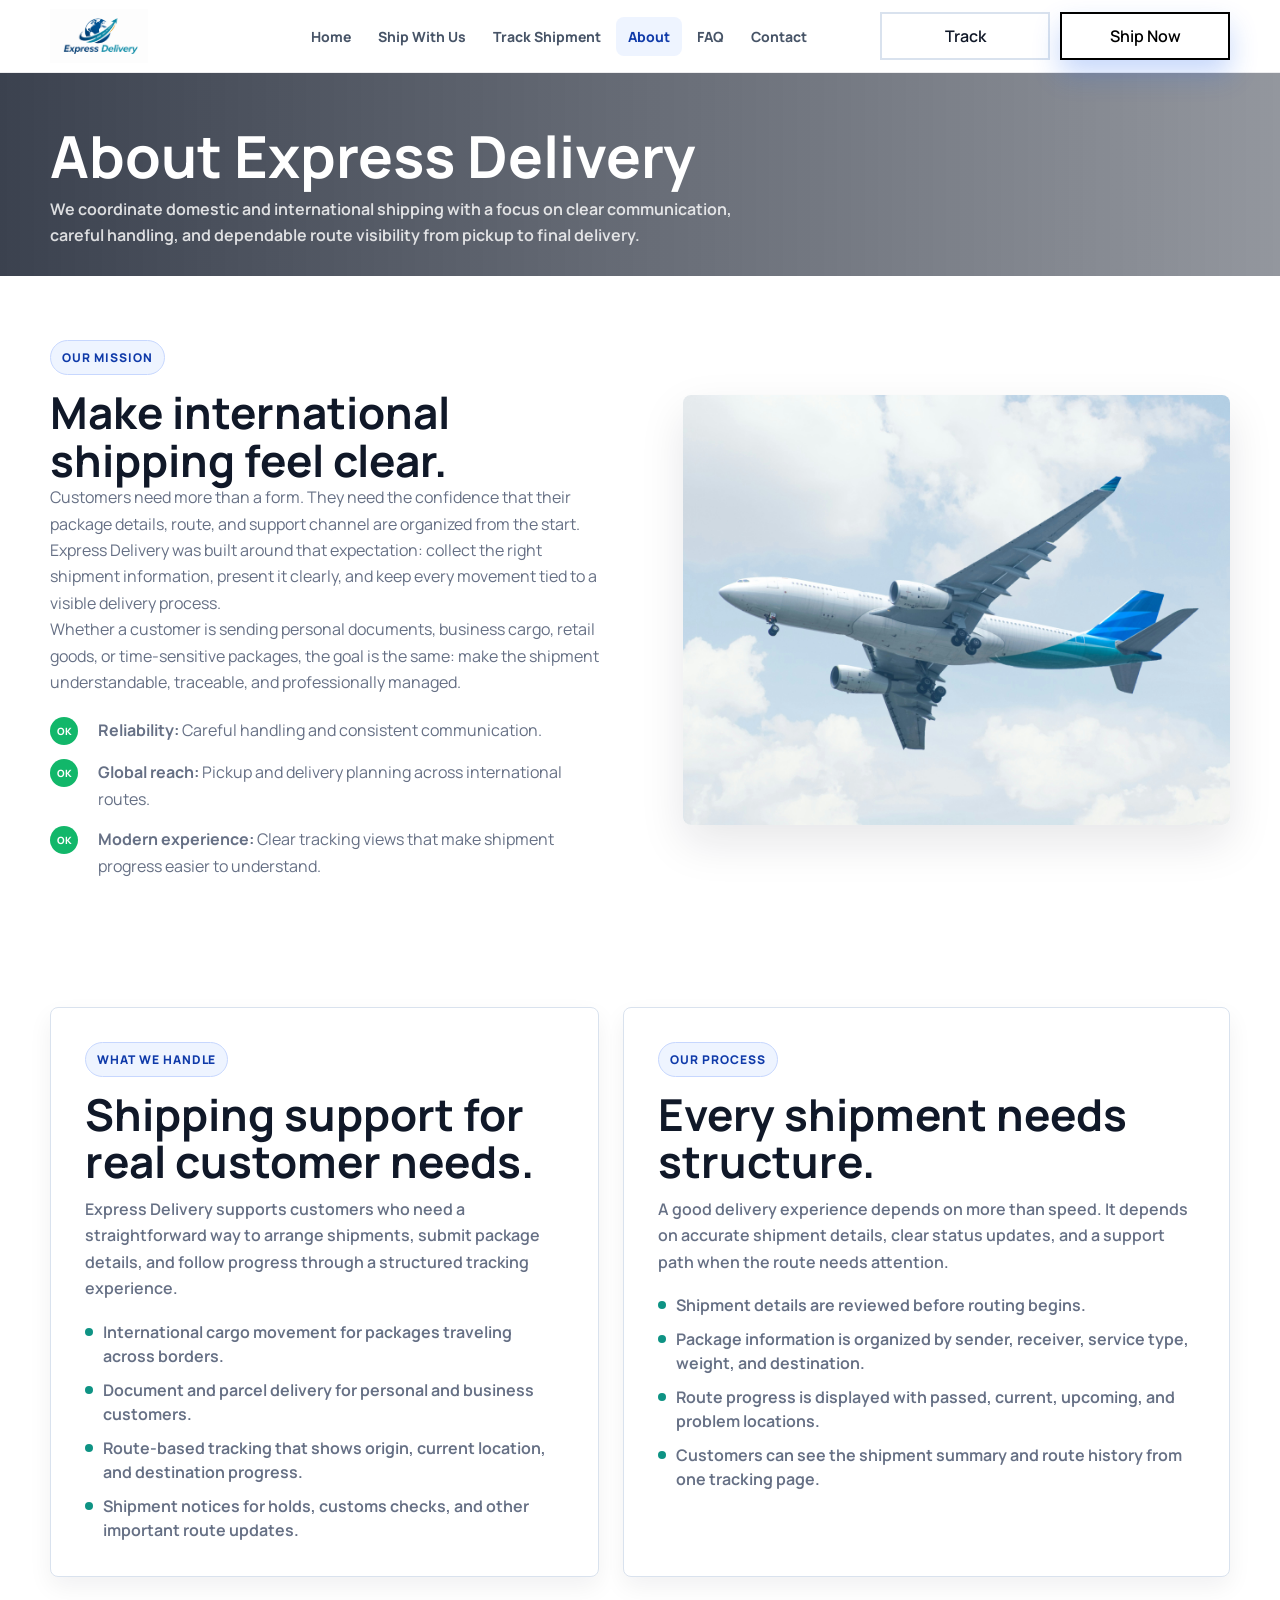
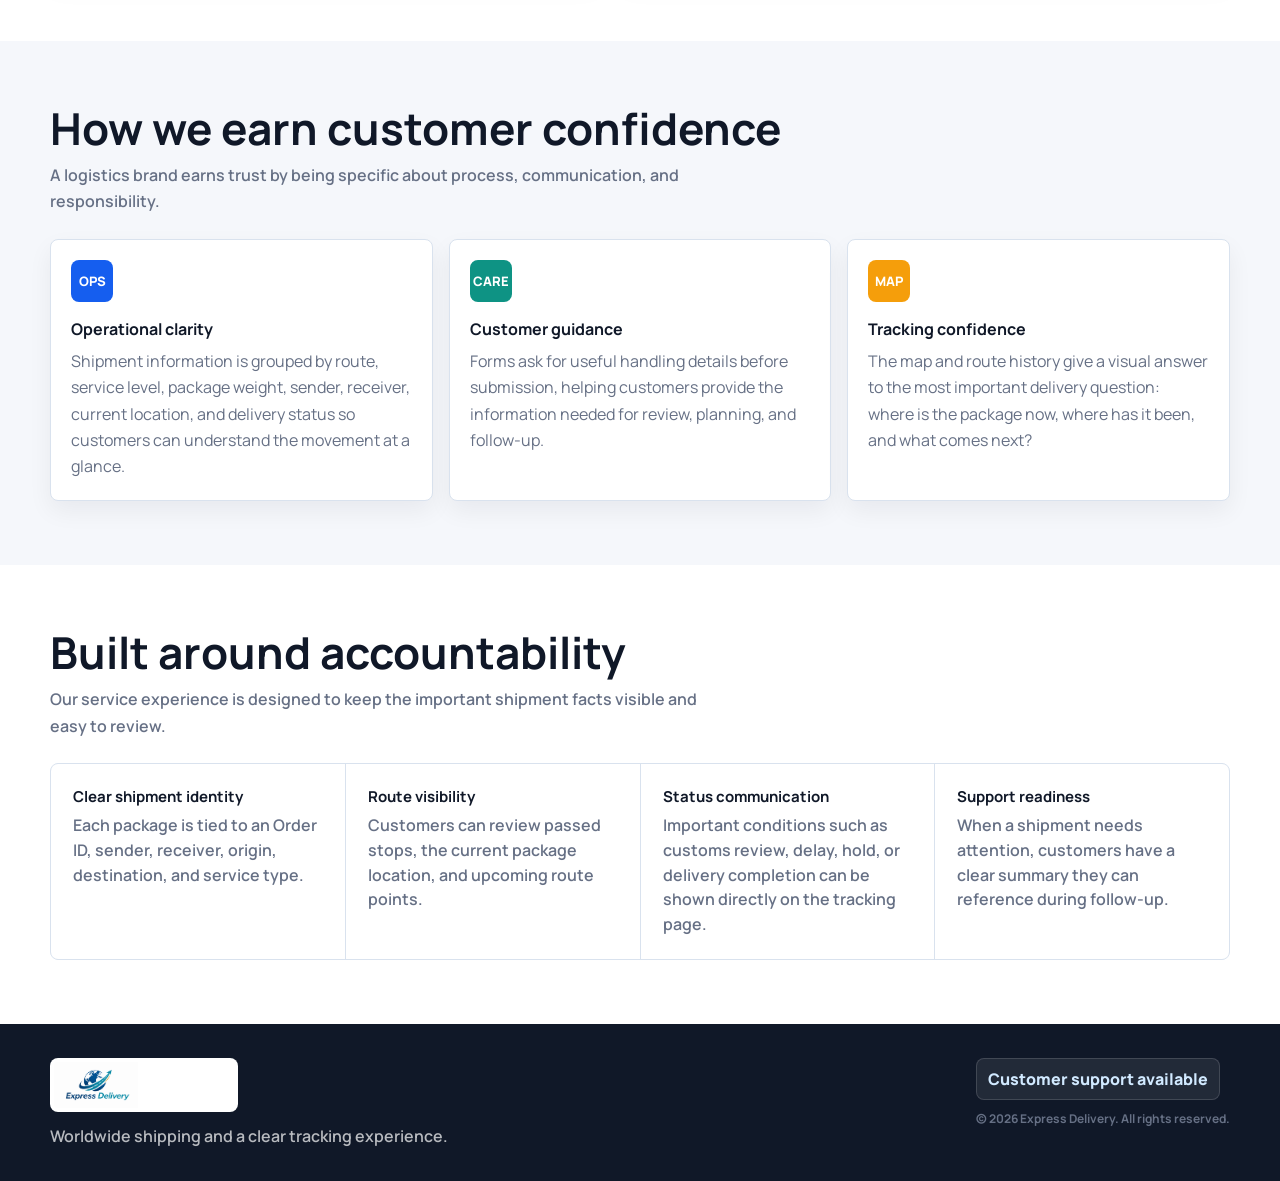
==== commit 2eb40640: "Update about page and form handling" ====
--- a/about.html
+++ b/about.html
@@ -4,7 +4,7 @@
   <meta charset="utf-8" />
   <meta name="viewport" content="width=device-width,initial-scale=1" />
   <title>About Us | Express Delivery</title>
-  <link rel="icon" type="image/svg+xml" href="assets/favicon.svg" />
+  <link rel="icon" type="image/svg+xml" href="assets/favicon.svg" />
   <link rel="stylesheet" href="style.css" />
 </head>
 <body>
@@ -29,7 +29,7 @@
     <section class="pagehead">
       <div class="container">
         <h1>About Express Delivery</h1>
-        <p>We have supported worldwide shipping since 2007 with a focus on speed, safety, and customer trust.</p>
+        <p>We coordinate domestic and international shipping with a focus on clear communication, careful handling, and dependable route visibility from pickup to final delivery.</p>
       </div>
     </section>
 
@@ -38,7 +38,8 @@
         <div class="feature-copy">
           <div class="eyebrow" style="color:var(--blue-dark);background:#eef4ff;border-color:#c7d7fe">Our mission</div>
           <h2 style="margin-top:14px">Make international shipping feel clear.</h2>
-          <p>Customers need more than a form. They need the confidence that their package details, route, and support channel are organized from the start.</p>
+          <p>Customers need more than a form. They need the confidence that their package details, route, and support channel are organized from the start. Express Delivery was built around that expectation: collect the right shipment information, present it clearly, and keep every movement tied to a visible delivery process.</p>
+          <p>Whether a customer is sending personal documents, business cargo, retail goods, or time-sensitive packages, the goal is the same: make the shipment understandable, traceable, and professionally managed.</p>
           <div class="feature-list">
             <div class="feature-row"><span class="check">OK</span><p><b>Reliability:</b> Careful handling and consistent communication.</p></div>
             <div class="feature-row"><span class="check">OK</span><p><b>Global reach:</b> Pickup and delivery planning across international routes.</p></div>
@@ -49,18 +50,66 @@
       </div>
     </section>
 
+    <section class="section">
+      <div class="container split">
+        <div class="panel">
+          <div class="panel-pad">
+            <div class="eyebrow" style="color:var(--blue-dark);background:#eef4ff;border-color:#c7d7fe">What we handle</div>
+            <h2 style="margin-top:14px">Shipping support for real customer needs.</h2>
+            <p class="sub">Express Delivery supports customers who need a straightforward way to arrange shipments, submit package details, and follow progress through a structured tracking experience.</p>
+            <ul class="mini-list" style="margin-top:18px">
+              <li>International cargo movement for packages traveling across borders.</li>
+              <li>Document and parcel delivery for personal and business customers.</li>
+              <li>Route-based tracking that shows origin, current location, and destination progress.</li>
+              <li>Shipment notices for holds, customs checks, and other important route updates.</li>
+            </ul>
+          </div>
+        </div>
+        <div class="panel">
+          <div class="panel-pad">
+            <div class="eyebrow" style="color:var(--blue-dark);background:#eef4ff;border-color:#c7d7fe">Our process</div>
+            <h2 style="margin-top:14px">Every shipment needs structure.</h2>
+            <p class="sub">A good delivery experience depends on more than speed. It depends on accurate shipment details, clear status updates, and a support path when the route needs attention.</p>
+            <ul class="mini-list" style="margin-top:18px">
+              <li>Shipment details are reviewed before routing begins.</li>
+              <li>Package information is organized by sender, receiver, service type, weight, and destination.</li>
+              <li>Route progress is displayed with passed, current, upcoming, and problem locations.</li>
+              <li>Customers can see the shipment summary and route history from one tracking page.</li>
+            </ul>
+          </div>
+        </div>
+      </div>
+    </section>
+
     <section class="section alt">
       <div class="container">
         <div class="section-head">
           <div>
-            <h2>How we present the service</h2>
+            <h2>How we earn customer confidence</h2>
             <p class="sub">A logistics brand earns trust by being specific about process, communication, and responsibility.</p>
           </div>
         </div>
         <div class="cards">
-          <article class="card"><div class="icon">OPS</div><h4>Operational clarity</h4><p>Shipment information is grouped by route, service level, package weight, parties, and current status.</p></article>
-          <article class="card"><div class="icon" style="background:var(--teal)">CARE</div><h4>Customer guidance</h4><p>Forms ask for useful handling details so customers feel guided instead of dropped into a blank request.</p></article>
-          <article class="card"><div class="icon" style="background:var(--gold)">MAP</div><h4>Tracking confidence</h4><p>The map and route history give a polished visual answer to the most important question: where is the package now?</p></article>
+          <article class="card"><div class="icon">OPS</div><h4>Operational clarity</h4><p>Shipment information is grouped by route, service level, package weight, sender, receiver, current location, and delivery status so customers can understand the movement at a glance.</p></article>
+          <article class="card"><div class="icon" style="background:var(--teal)">CARE</div><h4>Customer guidance</h4><p>Forms ask for useful handling details before submission, helping customers provide the information needed for review, planning, and follow-up.</p></article>
+          <article class="card"><div class="icon" style="background:var(--gold)">MAP</div><h4>Tracking confidence</h4><p>The map and route history give a visual answer to the most important delivery question: where is the package now, where has it been, and what comes next?</p></article>
+        </div>
+      </div>
+    </section>
+
+    <section class="section">
+      <div class="container">
+        <div class="section-head">
+          <div>
+            <h2>Built around accountability</h2>
+            <p class="sub">Our service experience is designed to keep the important shipment facts visible and easy to review.</p>
+          </div>
+        </div>
+        <div class="service-band">
+          <div class="service-cell"><strong>Clear shipment identity</strong><span>Each package is tied to an Order ID, sender, receiver, origin, destination, and service type.</span></div>
+          <div class="service-cell"><strong>Route visibility</strong><span>Customers can review passed stops, the current package location, and upcoming route points.</span></div>
+          <div class="service-cell"><strong>Status communication</strong><span>Important conditions such as customs review, delay, hold, or delivery completion can be shown directly on the tracking page.</span></div>
+          <div class="service-cell"><strong>Support readiness</strong><span>When a shipment needs attention, customers have a clear summary they can reference during follow-up.</span></div>
         </div>
       </div>
     </section>
--- a/style.css
+++ b/style.css
@@ -1058,15 +1058,30 @@
   box-shadow: 0 0 0 5px rgba(18, 183, 106, .14);
 }
 
-.step.current .bullet,
+.step.current .bullet {
+  background: var(--blue);
+  box-shadow: 0 0 0 5px rgba(21, 94, 239, .14);
+}
+
+.step.problem .bullet,
 .step.warning .bullet {
   background: var(--red);
   box-shadow: 0 0 0 5px rgba(217, 45, 32, .14);
 }
 
-.step.current b,
+.step.current b {
+  color: var(--blue);
+}
+
+.step.problem b,
 .step.warning b {
   color: var(--red);
+}
+
+.step-status {
+  font-size: 12px;
+  text-transform: uppercase;
+  letter-spacing: .06em;
 }
 
 .track-alert-wrap {
@@ -1100,14 +1115,26 @@
   height: 16px;
   border: 2px solid #fff;
   border-radius: 50%;
+  background: var(--blue);
+  box-shadow: 0 0 0 0 rgba(21, 94, 239, .56);
+  animation: pulseBlue 1.4s infinite;
+}
+
+.blinkDot.problem {
   background: var(--red);
   box-shadow: 0 0 0 0 rgba(217, 45, 32, .56);
-  animation: pulseRed 1.4s infinite;
+  animation-name: pulseRed;
 }
 
 @keyframes pulseRed {
   70% {
     box-shadow: 0 0 0 14px rgba(217, 45, 32, 0);
+  }
+}
+
+@keyframes pulseBlue {
+  70% {
+    box-shadow: 0 0 0 14px rgba(21, 94, 239, 0);
   }
 }
 
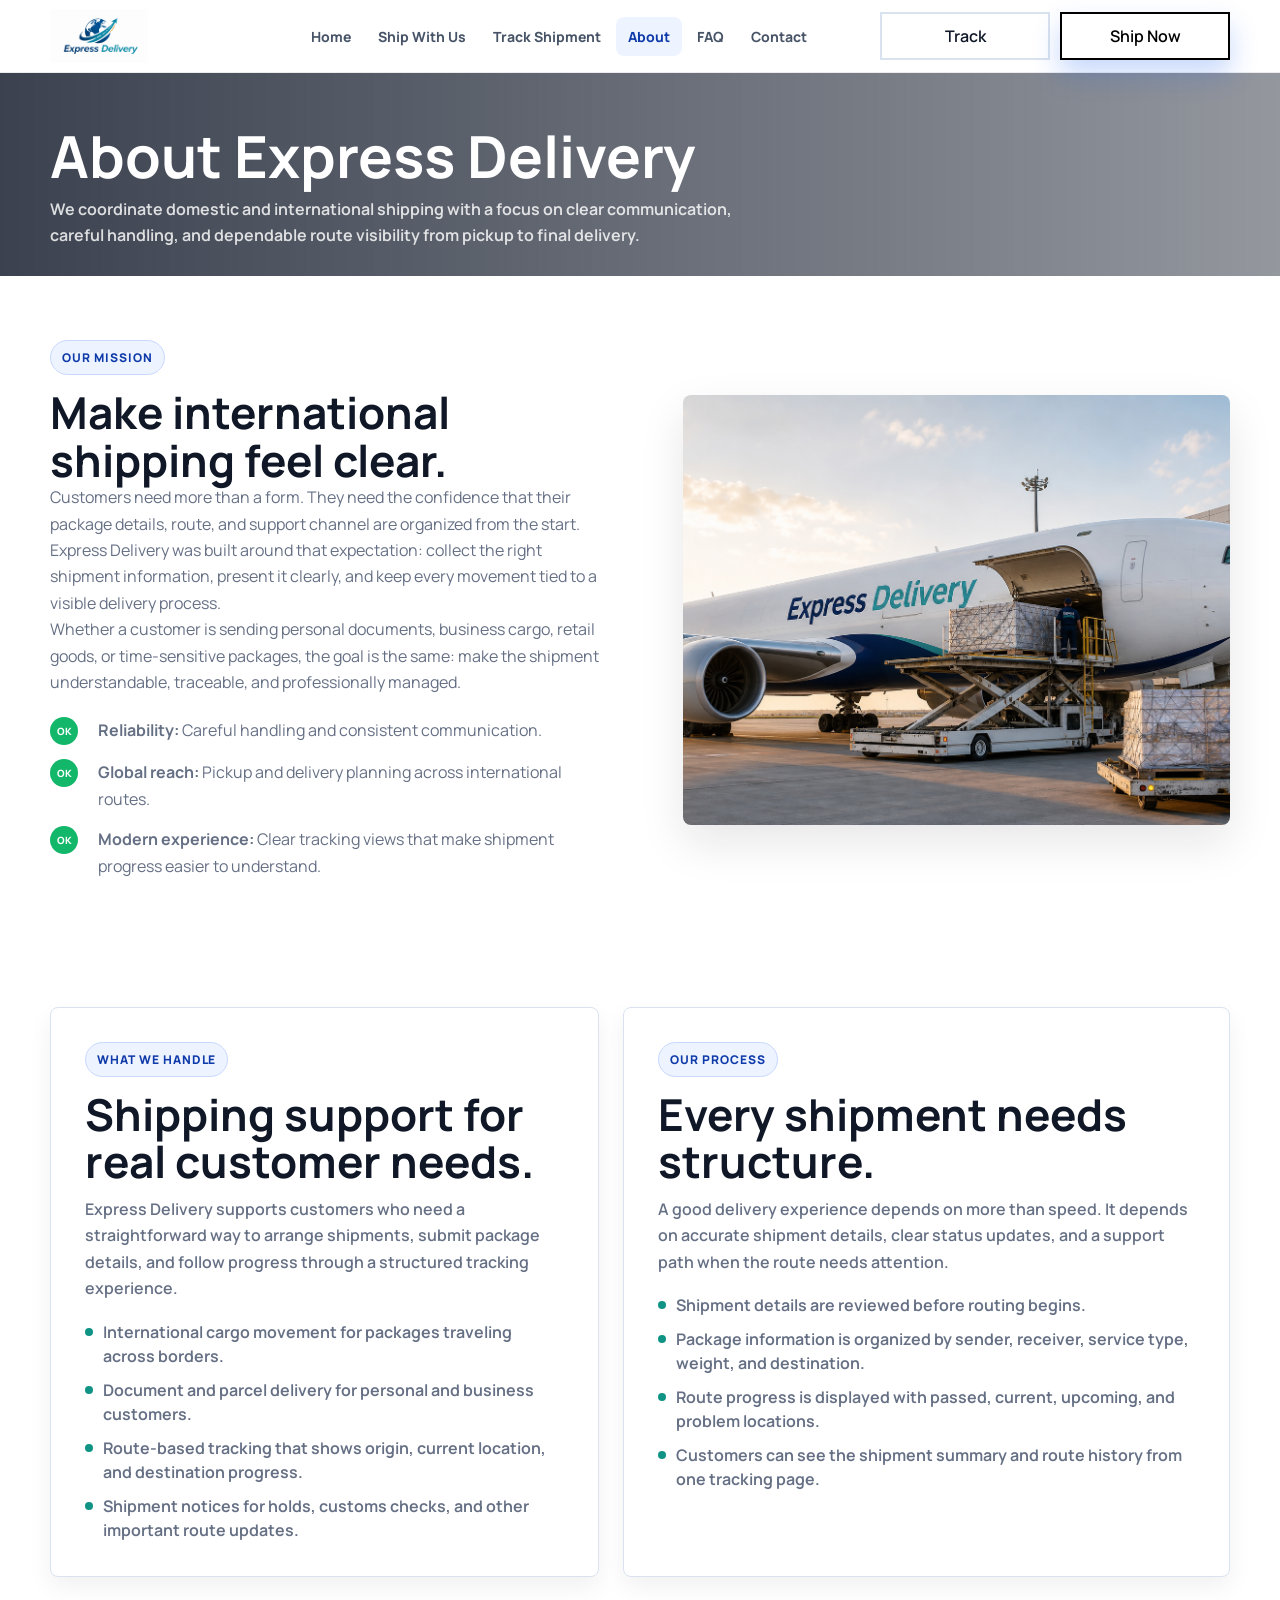
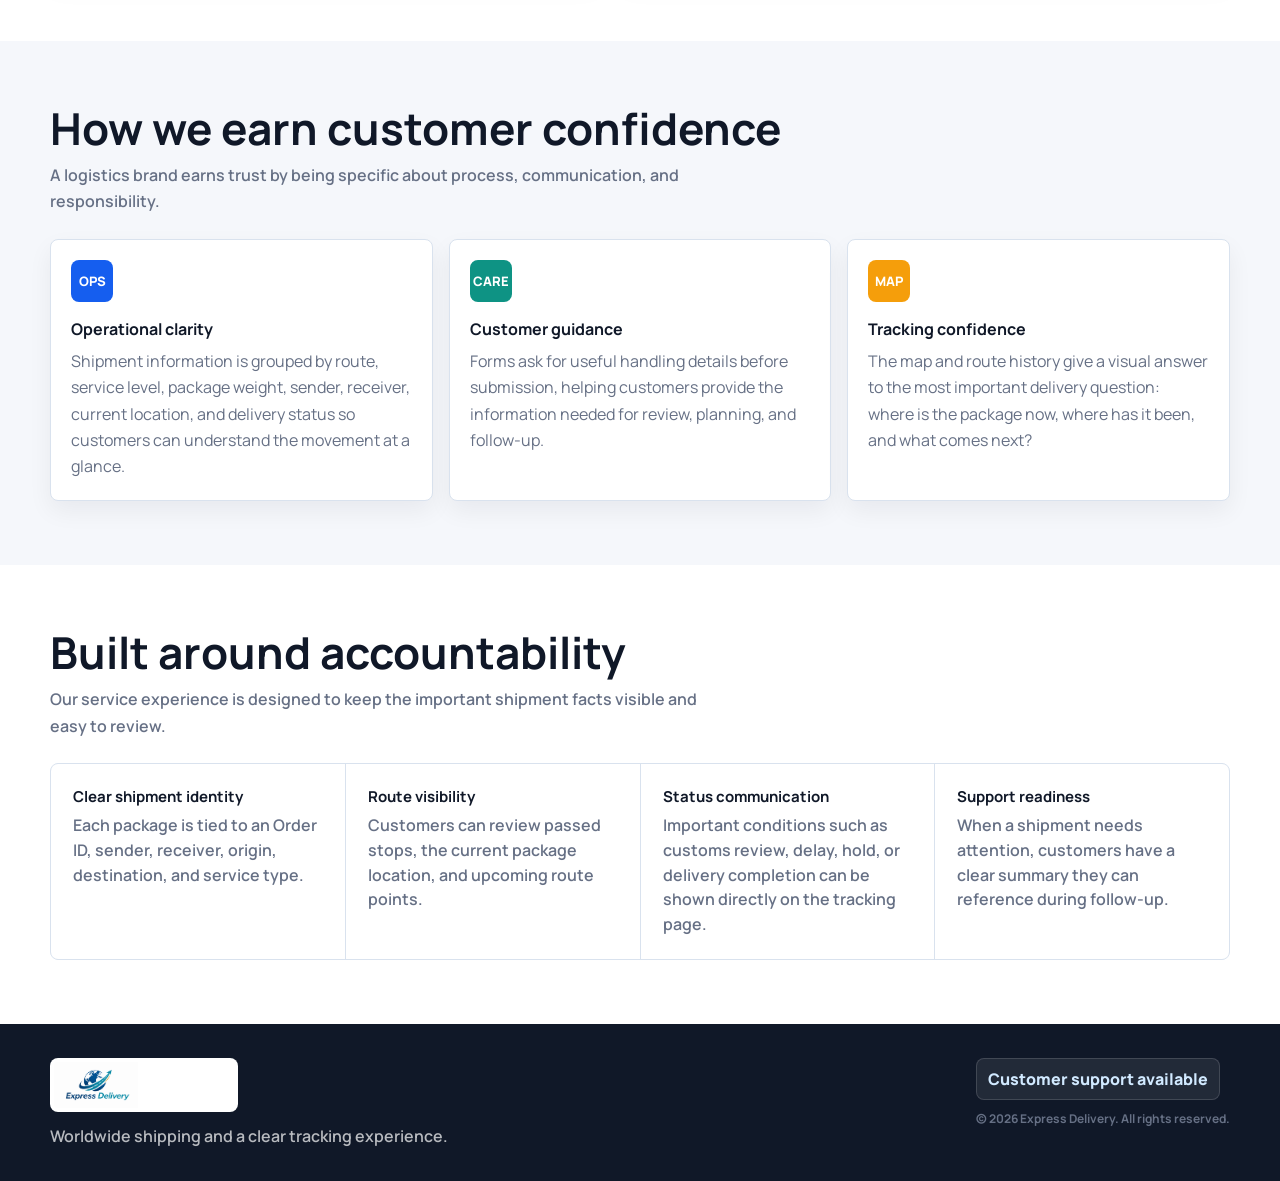
==== commit f8142d44: "Add branded logistics images" ====
--- a/about.html
+++ b/about.html
@@ -46,7 +46,7 @@
             <div class="feature-row"><span class="check">OK</span><p><b>Modern experience:</b> Clear tracking views that make shipment progress easier to understand.</p></div>
           </div>
         </div>
-        <div class="feature-media" style="background-image:url('plane2.jpg')"></div>
+        <div class="feature-media" style="background-image:url('assets/express-plane.png')"></div>
       </div>
     </section>
 
